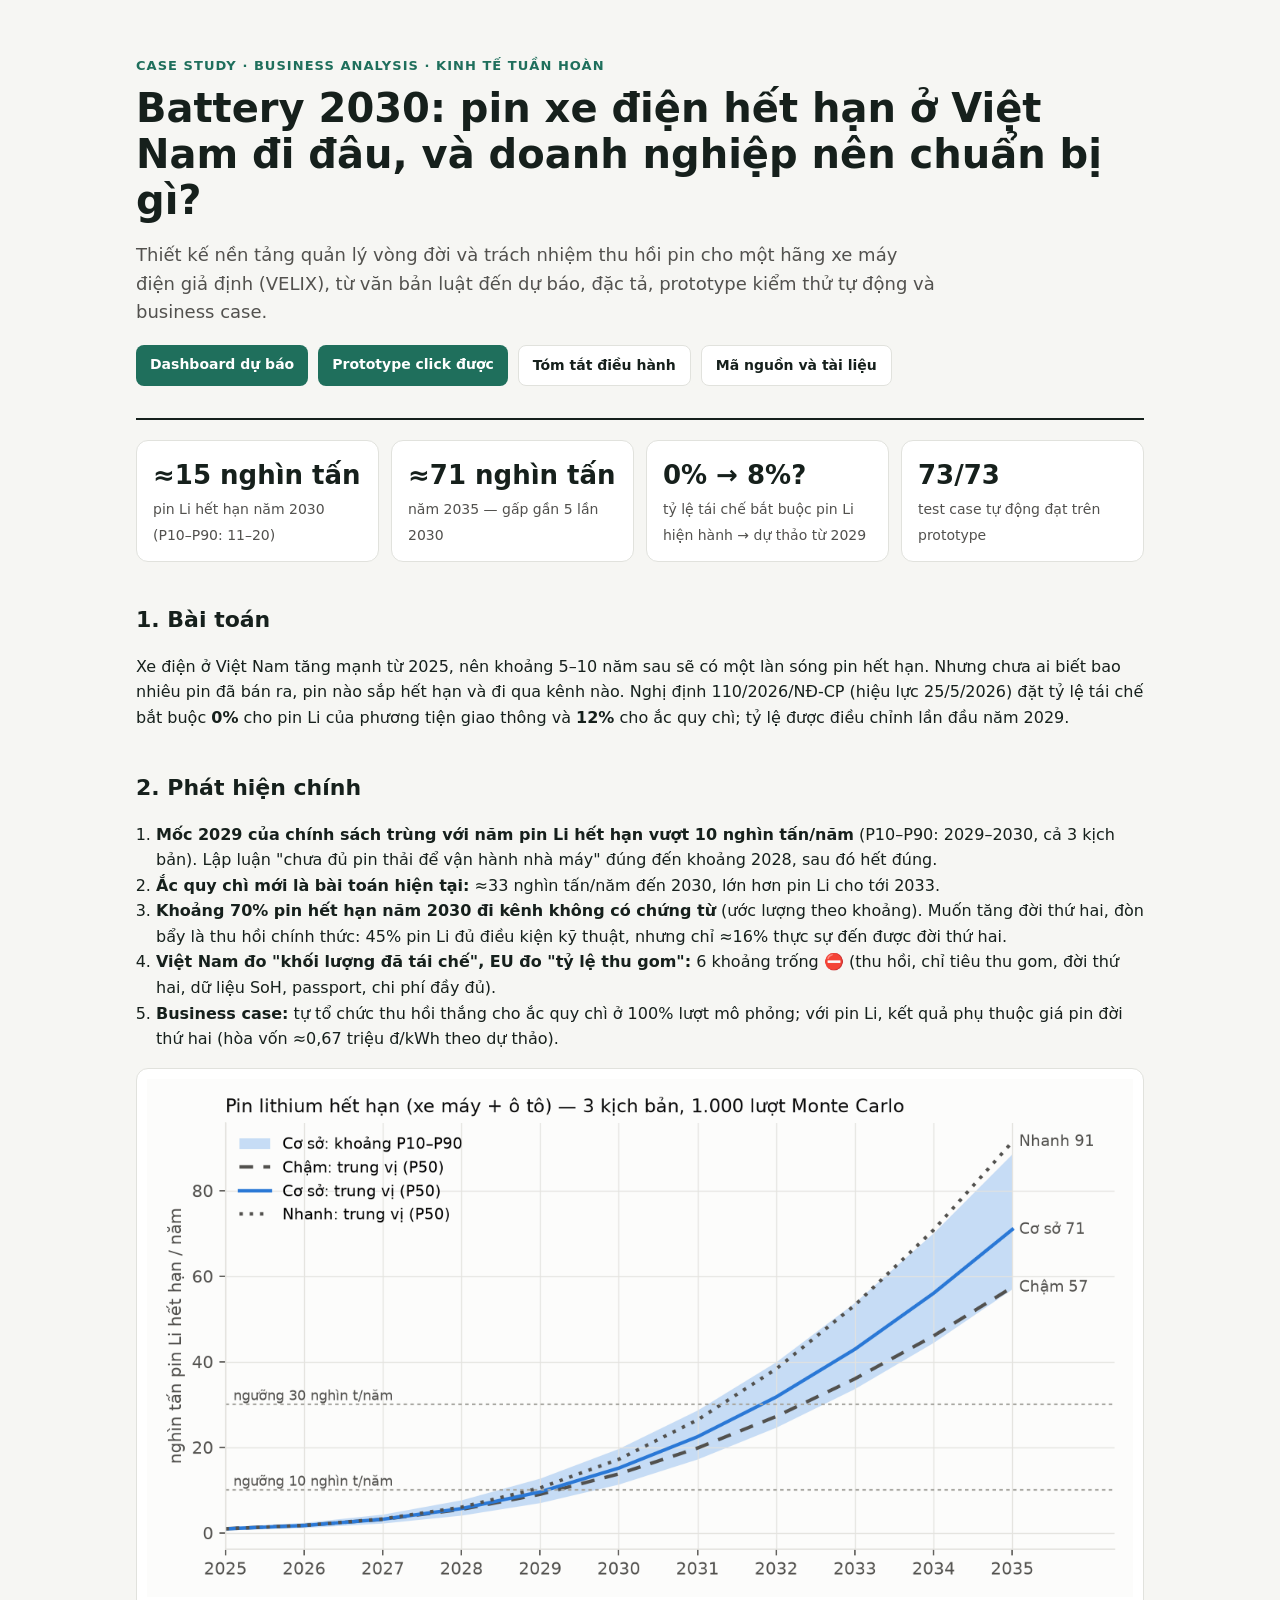
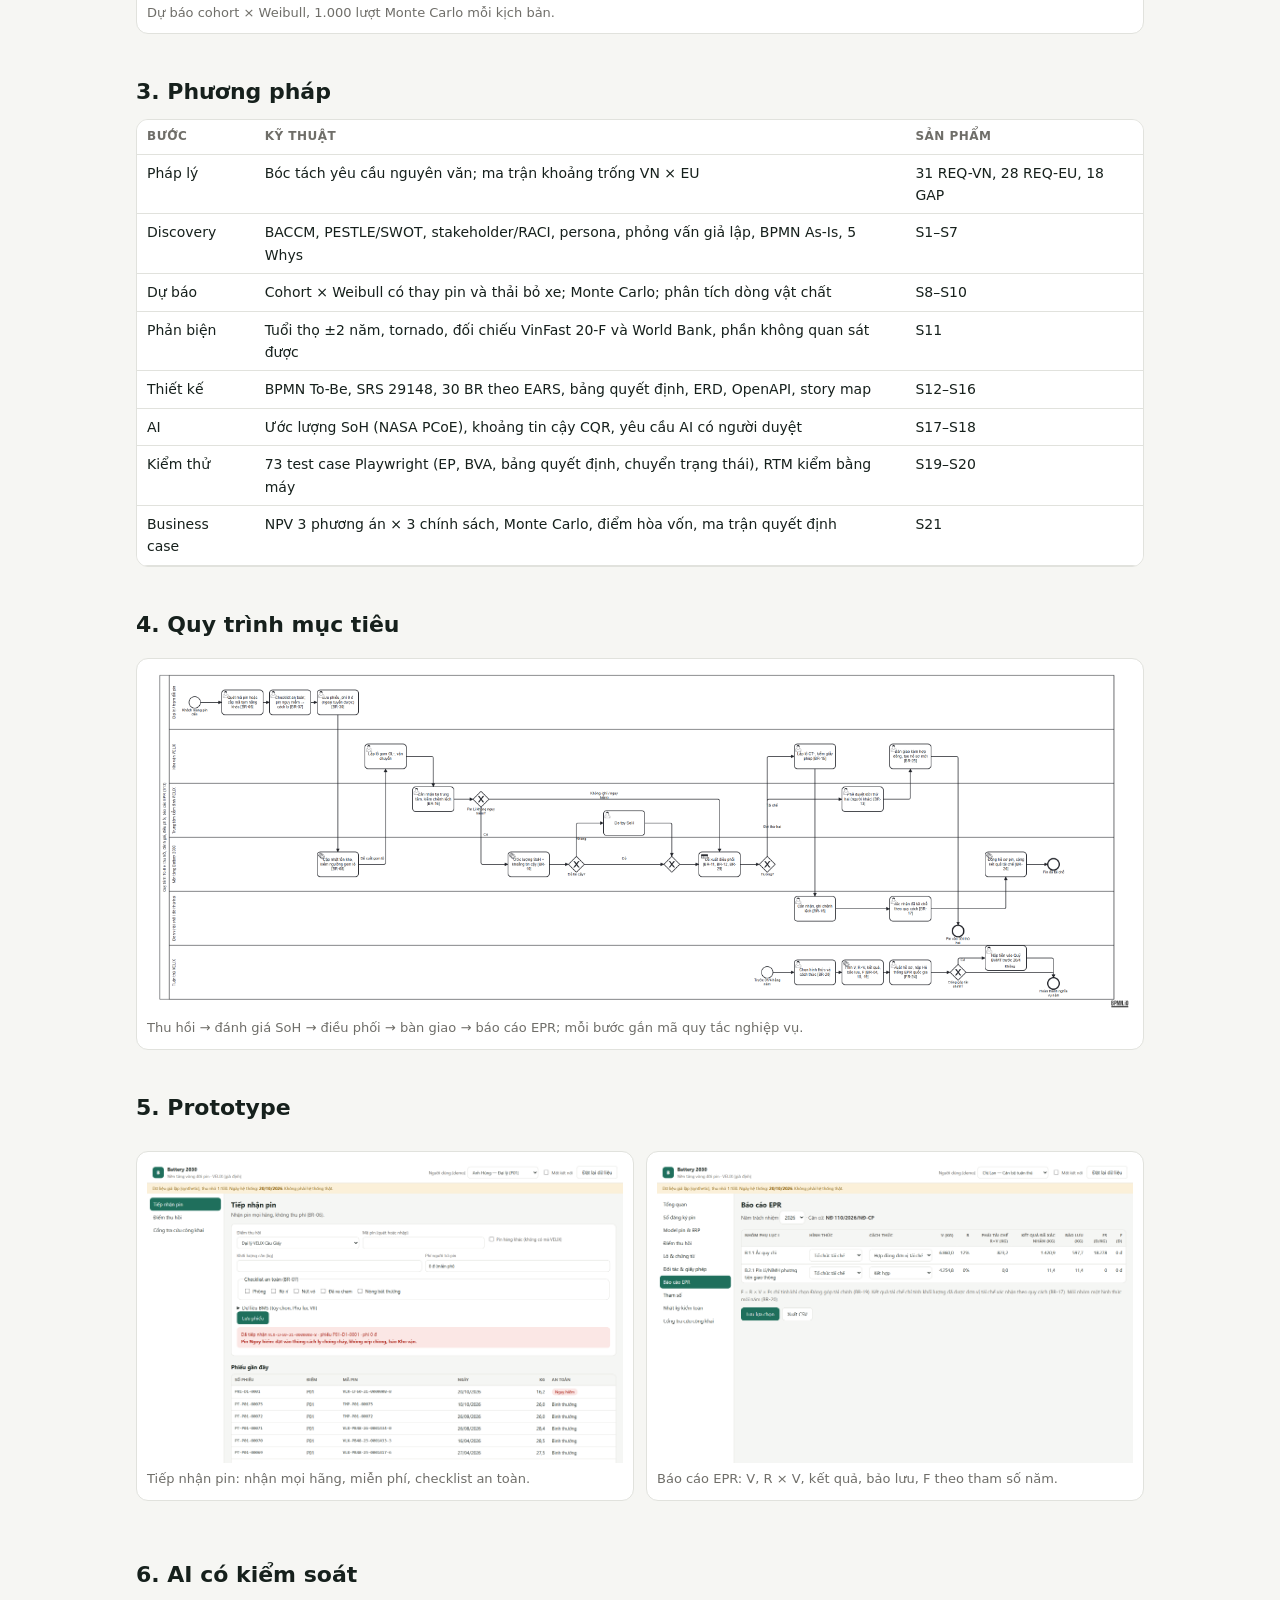
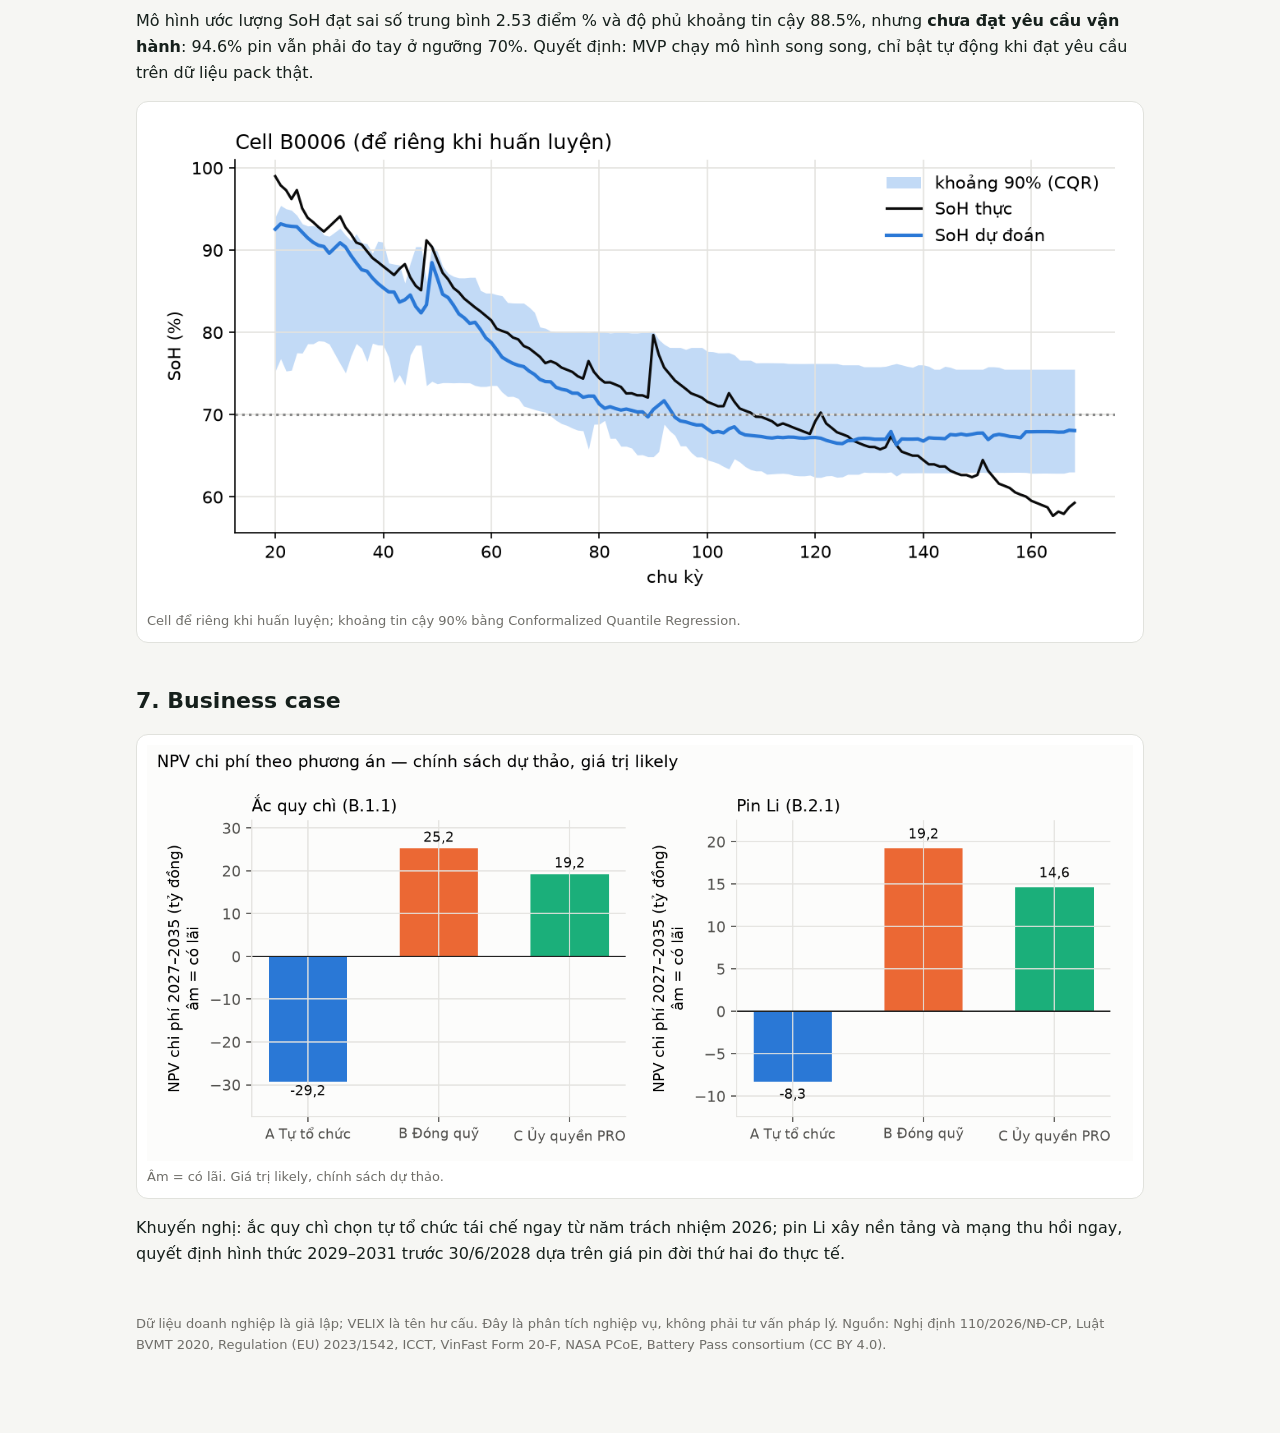
==== docs/index.html @ 03799488 "Battery 2030: phân tích EPR pin xe điện VN, dự báo 2025–2035, thiết kế nền tảng, prototype, business" ====
<!doctype html><html lang="vi"><head><meta charset="utf-8"><meta name="viewport" content="width=device-width,initial-scale=1">
<title>Battery 2030 — Case study</title><style>:root{--bg:#f6f6f3;--panel:#fff;--ink:#16201c;--ink2:#52514e;--muted:#6f6e69;--line:#e1e2dd;--accent:#1f6f5c;--blue:#2a78d6;--orange:#eb6834;--aqua:#1baf7a;color-scheme:light}
@media (prefers-color-scheme:dark){:root:not([data-theme="light"]){--bg:#121614;--panel:#1b201e;--ink:#e7ece9;--ink2:#b8bfbb;--muted:#9aa29e;--line:#2c3330;--accent:#5cc3a6;color-scheme:dark}}
*{box-sizing:border-box}body{margin:0;background:var(--bg);color:var(--ink);font:16px/1.6 system-ui,"Segoe UI",Arial,sans-serif}
.wrap{max-width:1040px;margin:0 auto;padding:24px 16px 64px}header.hero{padding:32px 0 16px;border-bottom:2px solid var(--ink)}
.eyebrow{font-size:13px;letter-spacing:.08em;text-transform:uppercase;color:var(--accent);font-weight:700}
h1{font-size:clamp(28px,4.5vw,40px);line-height:1.15;margin:8px 0}h2{font-size:22px;margin:40px 0 10px}h3{font-size:17px;margin:20px 0 6px}
p.lead{font-size:18px;color:var(--ink2);max-width:70ch}.links{display:flex;gap:10px;flex-wrap:wrap;margin:16px 0}
.links a,.btn{display:inline-block;padding:8px 14px;border-radius:8px;background:var(--accent);color:#fff;text-decoration:none;font-weight:600;font-size:14px}
.links a.ghost{background:var(--panel);color:var(--ink);border:1px solid var(--line)}
.kpis{display:grid;grid-template-columns:repeat(auto-fit,minmax(200px,1fr));gap:12px;margin:20px 0}.kpi{background:var(--panel);border:1px solid var(--line);border-radius:12px;padding:14px 16px}
.kpi b{display:block;font-size:26px}.kpi span{color:var(--ink2);font-size:14px}figure{margin:16px 0;background:var(--panel);border:1px solid var(--line);border-radius:12px;padding:10px}
figure img{width:100%;height:auto;display:block}figcaption{font-size:13px;color:var(--muted);margin-top:6px}
table{border-collapse:collapse;width:100%;font-size:14px;background:var(--panel)}th,td{border-bottom:1px solid var(--line);padding:7px 10px;text-align:left;vertical-align:top}
th{font-size:12px;text-transform:uppercase;letter-spacing:.04em;color:var(--muted)}.tw{overflow-x:auto;border:1px solid var(--line);border-radius:12px}
ol.steps{padding-left:20px}.note{font-size:13px;color:var(--muted)}a{color:var(--blue)}footer{margin-top:48px;font-size:13px;color:var(--muted)}
.grid2{display:grid;grid-template-columns:repeat(auto-fit,minmax(300px,1fr));gap:12px}.chart{background:var(--panel);border:1px solid var(--line);border-radius:12px;min-height:380px}
.bar{display:flex;gap:8px;flex-wrap:wrap;margin:8px 0}.bar button{font:inherit;font-size:14px;padding:6px 12px;border:1px solid var(--line);border-radius:8px;background:var(--panel);color:var(--ink);cursor:pointer}
.bar button[aria-pressed=true]{background:var(--blue);color:#fff;border-color:var(--blue)}</style></head><body><div class="wrap">
<header class="hero"><div class="eyebrow">Case study · Business Analysis · Kinh tế tuần hoàn</div>
<h1>Battery 2030: pin xe điện hết hạn ở Việt Nam đi đâu, và doanh nghiệp nên chuẩn bị gì?</h1>
<p class="lead">Thiết kế nền tảng quản lý vòng đời và trách nhiệm thu hồi pin cho một hãng xe máy điện giả định (VELIX), từ văn bản luật đến dự báo, đặc tả, prototype kiểm thử tự động và business case.</p>
<div class="links"><a href="forecast.html">Dashboard dự báo</a><a href="prototype/index.html">Prototype click được</a><a class="ghost" href="https://github.com/taint7684/battery-2030-ba/blob/main/08-package/S22-executive-summary.md">Tóm tắt điều hành</a><a class="ghost" href="https://github.com/taint7684/battery-2030-ba">Mã nguồn và tài liệu</a></div></header>
<div class="kpis">
<div class="kpi"><b>≈15 nghìn tấn</b><span>pin Li hết hạn năm 2030 (P10–P90: 11–20)</span></div>
<div class="kpi"><b>≈71 nghìn tấn</b><span>năm 2035 — gấp gần 5 lần 2030</span></div>
<div class="kpi"><b>0% → 8%?</b><span>tỷ lệ tái chế bắt buộc pin Li hiện hành → dự thảo từ 2029</span></div>
<div class="kpi"><b>73/73</b><span>test case tự động đạt trên prototype</span></div></div>

<h2>1. Bài toán</h2>
<p>Xe điện ở Việt Nam tăng mạnh từ 2025, nên khoảng 5–10 năm sau sẽ có một làn sóng pin hết hạn. Nhưng chưa ai biết bao nhiêu pin đã bán ra, pin nào sắp hết hạn và đi qua kênh nào. Nghị định 110/2026/NĐ-CP (hiệu lực 25/5/2026) đặt tỷ lệ tái chế bắt buộc <b>0%</b> cho pin Li của phương tiện giao thông và <b>12%</b> cho ắc quy chì; tỷ lệ được điều chỉnh lần đầu năm 2029.</p>

<h2>2. Phát hiện chính</h2>
<ol class="steps">
<li><b>Mốc 2029 của chính sách trùng với năm pin Li hết hạn vượt 10 nghìn tấn/năm</b> (P10–P90: 2029–2030, cả 3 kịch bản). Lập luận "chưa đủ pin thải để vận hành nhà máy" đúng đến khoảng 2028, sau đó hết đúng.</li>
<li><b>Ắc quy chì mới là bài toán hiện tại:</b> ≈33 nghìn tấn/năm đến 2030, lớn hơn pin Li cho tới 2033.</li>
<li><b>Khoảng 70% pin hết hạn năm 2030 đi kênh không có chứng từ</b> (ước lượng theo khoảng). Muốn tăng đời thứ hai, đòn bẩy là thu hồi chính thức: 45% pin Li đủ điều kiện kỹ thuật, nhưng chỉ ≈16% thực sự đến được đời thứ hai.</li>
<li><b>Việt Nam đo "khối lượng đã tái chế", EU đo "tỷ lệ thu gom":</b> 6 khoảng trống ⛔ (thu hồi, chỉ tiêu thu gom, đời thứ hai, dữ liệu SoH, passport, chi phí đầy đủ).</li>
<li><b>Business case:</b> tự tổ chức thu hồi thắng cho ắc quy chì ở 100% lượt mô phỏng; với pin Li, kết quả phụ thuộc giá pin đời thứ hai (hòa vốn ≈0,67 triệu đ/kWh theo dự thảo).</li></ol>
<figure><img src="img/fig-li-fan.png" alt="Dự báo pin Li hết hạn 2025–2035, ba kịch bản"><figcaption>Dự báo cohort × Weibull, 1.000 lượt Monte Carlo mỗi kịch bản.</figcaption></figure>

<h2>3. Phương pháp</h2>
<div class="tw"><table><tr><th>Bước</th><th>Kỹ thuật</th><th>Sản phẩm</th></tr>
<tr><td>Pháp lý</td><td>Bóc tách yêu cầu nguyên văn; ma trận khoảng trống VN × EU</td><td>31 REQ-VN, 28 REQ-EU, 18 GAP</td></tr>
<tr><td>Discovery</td><td>BACCM, PESTLE/SWOT, stakeholder/RACI, persona, phỏng vấn giả lập, BPMN As-Is, 5 Whys</td><td>S1–S7</td></tr>
<tr><td>Dự báo</td><td>Cohort × Weibull có thay pin và thải bỏ xe; Monte Carlo; phân tích dòng vật chất</td><td>S8–S10</td></tr>
<tr><td>Phản biện</td><td>Tuổi thọ ±2 năm, tornado, đối chiếu VinFast 20-F và World Bank, phần không quan sát được</td><td>S11</td></tr>
<tr><td>Thiết kế</td><td>BPMN To-Be, SRS 29148, 30 BR theo EARS, bảng quyết định, ERD, OpenAPI, story map</td><td>S12–S16</td></tr>
<tr><td>AI</td><td>Ước lượng SoH (NASA PCoE), khoảng tin cậy CQR, yêu cầu AI có người duyệt</td><td>S17–S18</td></tr>
<tr><td>Kiểm thử</td><td>73 test case Playwright (EP, BVA, bảng quyết định, chuyển trạng thái), RTM kiểm bằng máy</td><td>S19–S20</td></tr>
<tr><td>Business case</td><td>NPV 3 phương án × 3 chính sách, Monte Carlo, điểm hòa vốn, ma trận quyết định</td><td>S21</td></tr></table></div>

<h2>4. Quy trình mục tiêu</h2>
<figure><img src="img/to-be.png" alt="BPMN quy trình To-Be"><figcaption>Thu hồi → đánh giá SoH → điều phối → bàn giao → báo cáo EPR; mỗi bước gắn mã quy tắc nghiệp vụ.</figcaption></figure>

<h2>5. Prototype</h2>
<div class="grid2"><figure><img src="img/04-tiep-nhan.png" alt="Màn tiếp nhận pin"><figcaption>Tiếp nhận pin: nhận mọi hãng, miễn phí, checklist an toàn.</figcaption></figure>
<figure><img src="img/10-bao-cao-epr.png" alt="Màn báo cáo EPR"><figcaption>Báo cáo EPR: V, R × V, kết quả, bảo lưu, F theo tham số năm.</figcaption></figure></div>

<h2>6. AI có kiểm soát</h2>
<p>Mô hình ước lượng SoH đạt sai số trung bình 2.53 điểm % và độ phủ khoảng tin cậy 88.5%, nhưng <b>chưa đạt yêu cầu vận hành</b>: 94.6% pin vẫn phải đo tay ở ngưỡng 70%. Quyết định: MVP chạy mô hình song song, chỉ bật tự động khi đạt yêu cầu trên dữ liệu pack thật.</p>
<figure><img src="img/fig-pred-b0006.png" alt="Dự đoán SoH và khoảng tin cậy"><figcaption>Cell để riêng khi huấn luyện; khoảng tin cậy 90% bằng Conformalized Quantile Regression.</figcaption></figure>

<h2>7. Business case</h2>
<figure><img src="img/fig-npv.png" alt="NPV chi phí theo phương án"><figcaption>Âm = có lãi. Giá trị likely, chính sách dự thảo.</figcaption></figure>
<p>Khuyến nghị: ắc quy chì chọn tự tổ chức tái chế ngay từ năm trách nhiệm 2026; pin Li xây nền tảng và mạng thu hồi ngay, quyết định hình thức 2029–2031 trước 30/6/2028 dựa trên giá pin đời thứ hai đo thực tế.</p>

<footer><p>Dữ liệu doanh nghiệp là giả lập; VELIX là tên hư cấu. Đây là phân tích nghiệp vụ, không phải tư vấn pháp lý. Nguồn: Nghị định 110/2026/NĐ-CP, Luật BVMT 2020, Regulation (EU) 2023/1542, ICCT, VinFast Form 20-F, NASA PCoE, Battery Pass consortium (CC BY 4.0).</p></footer>
</div></body></html>
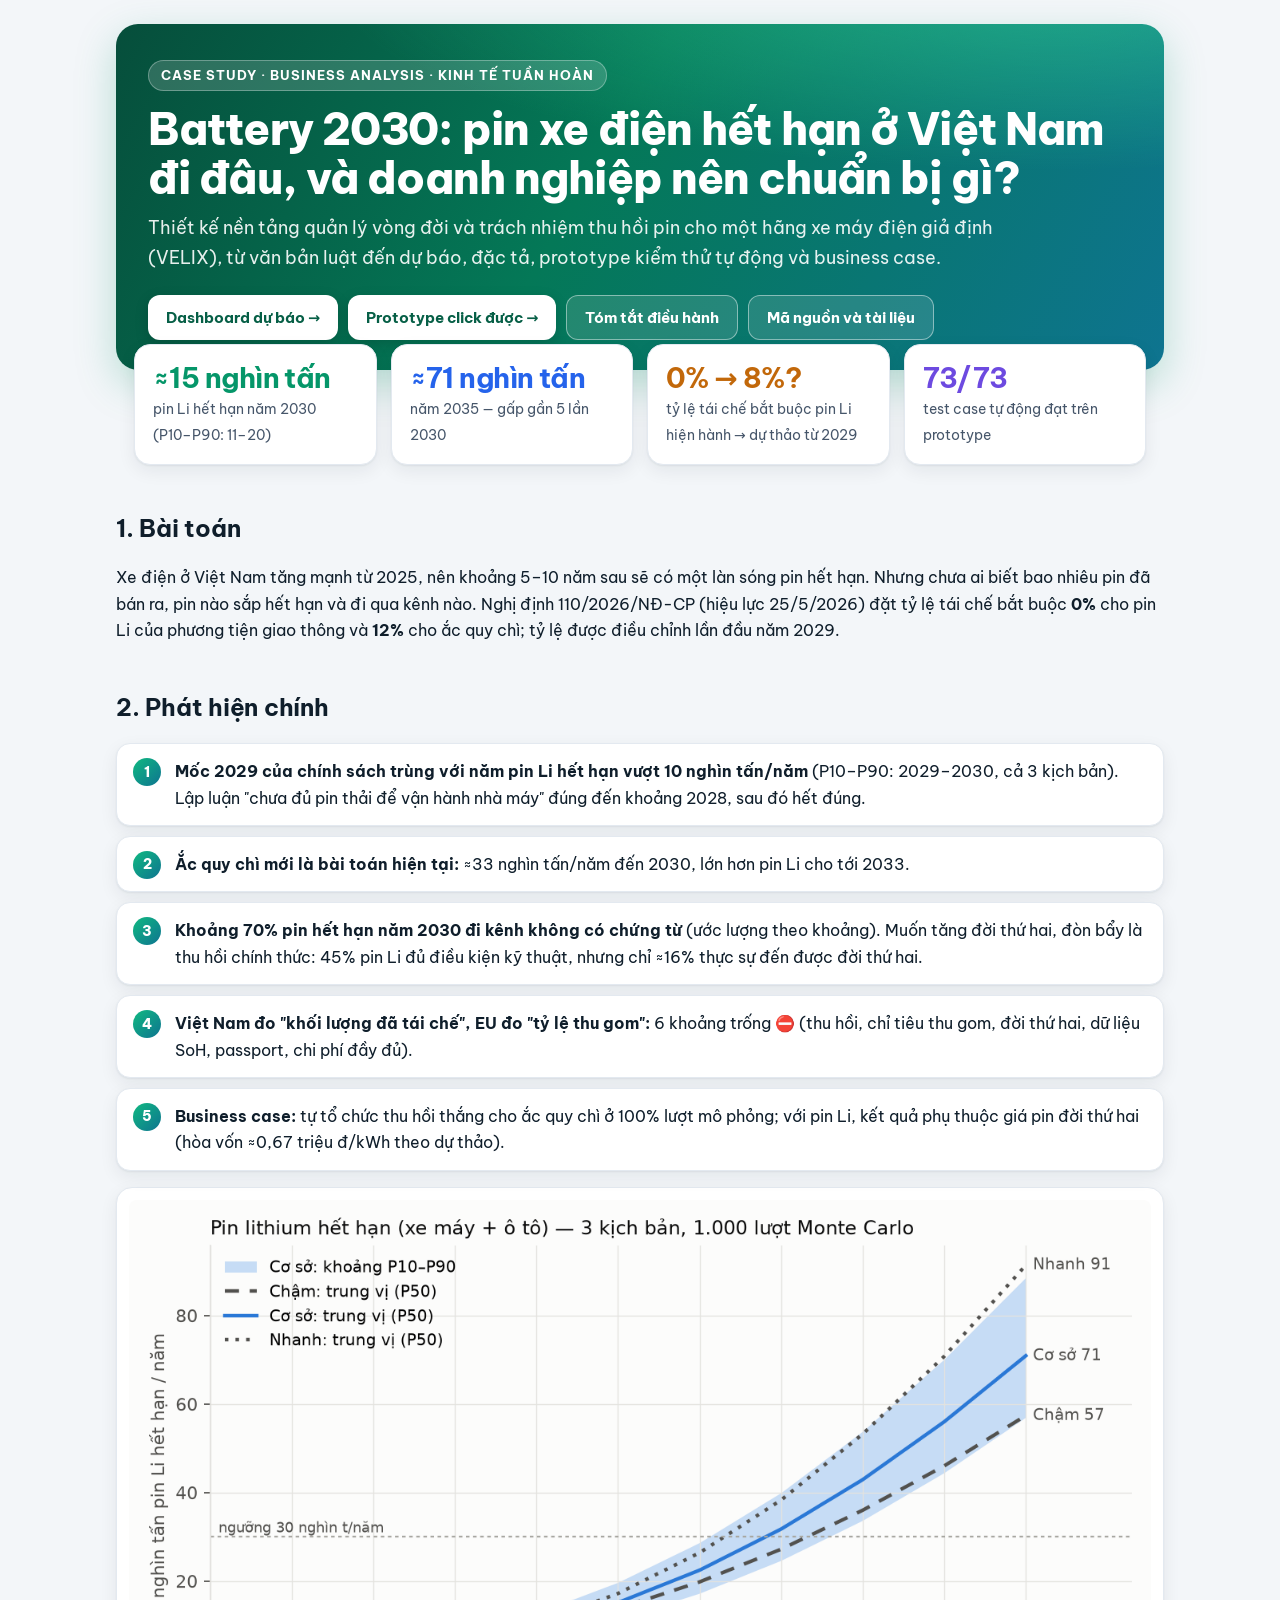
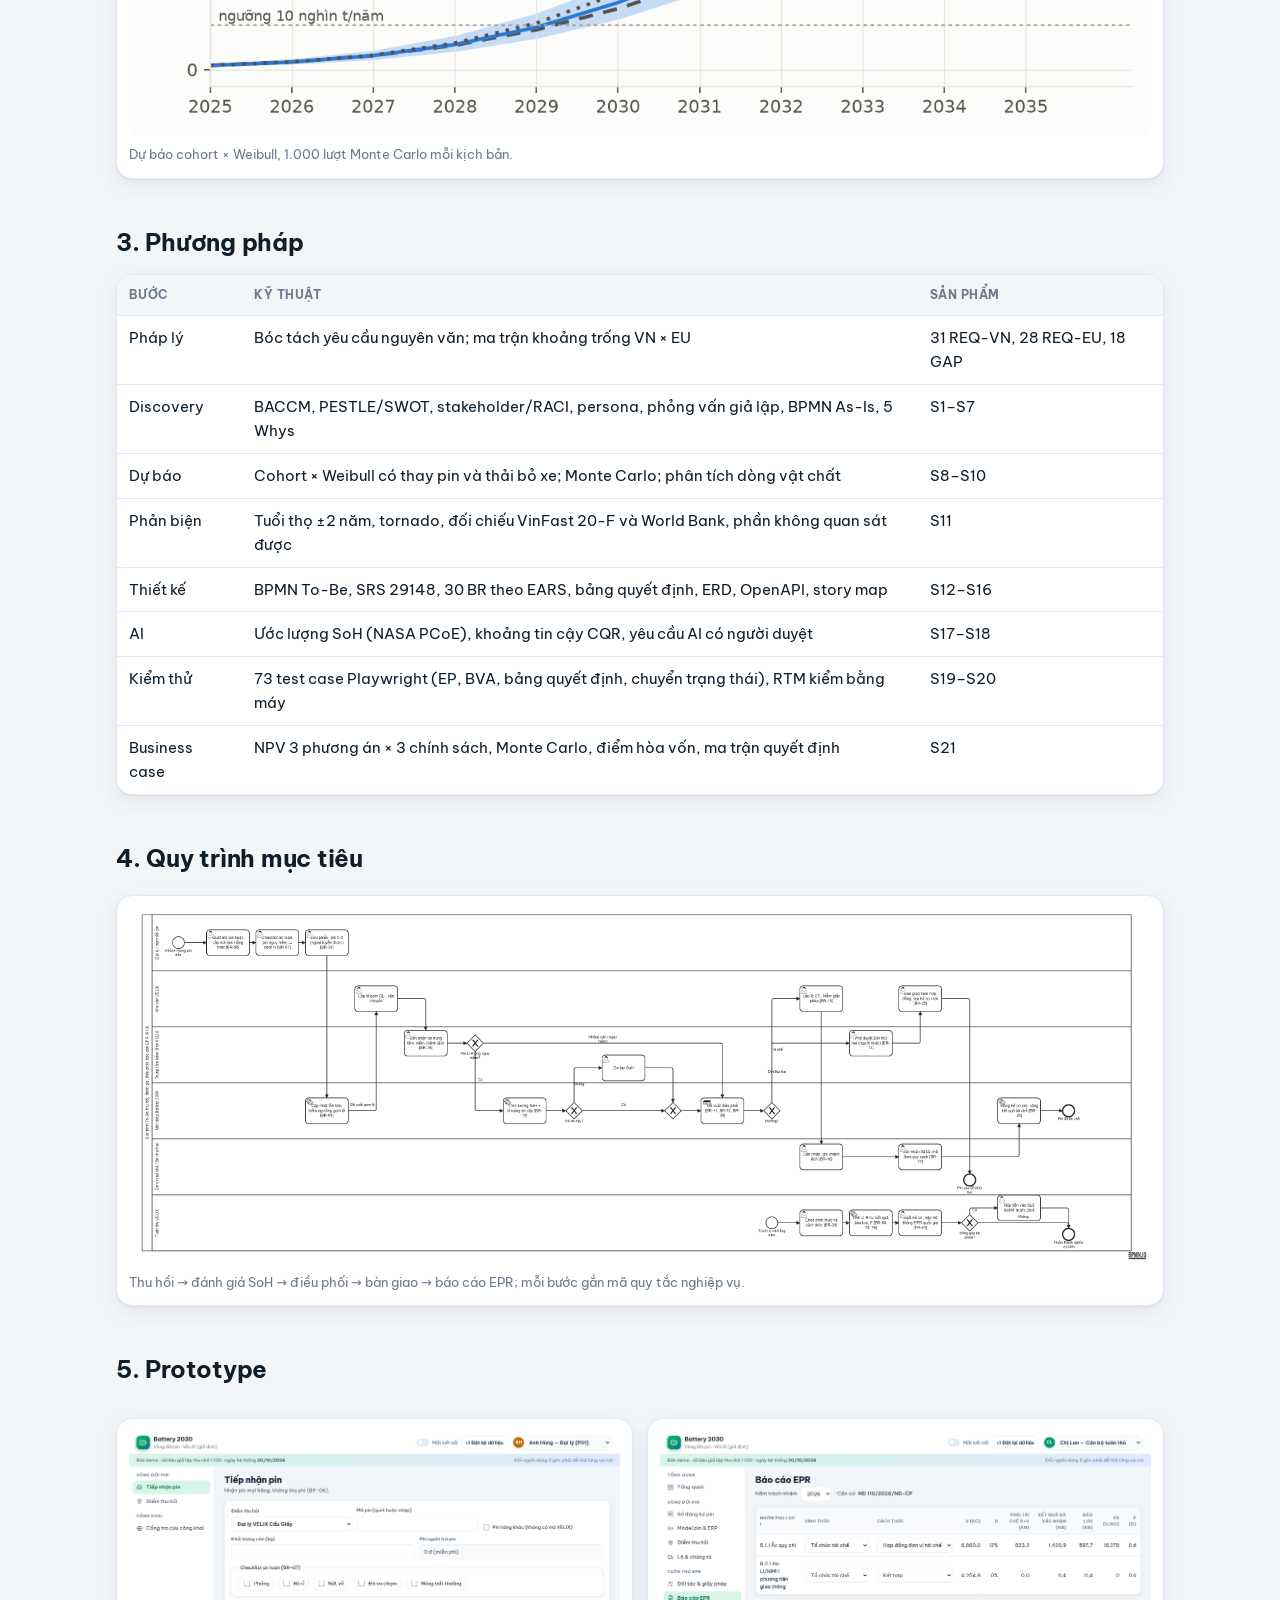
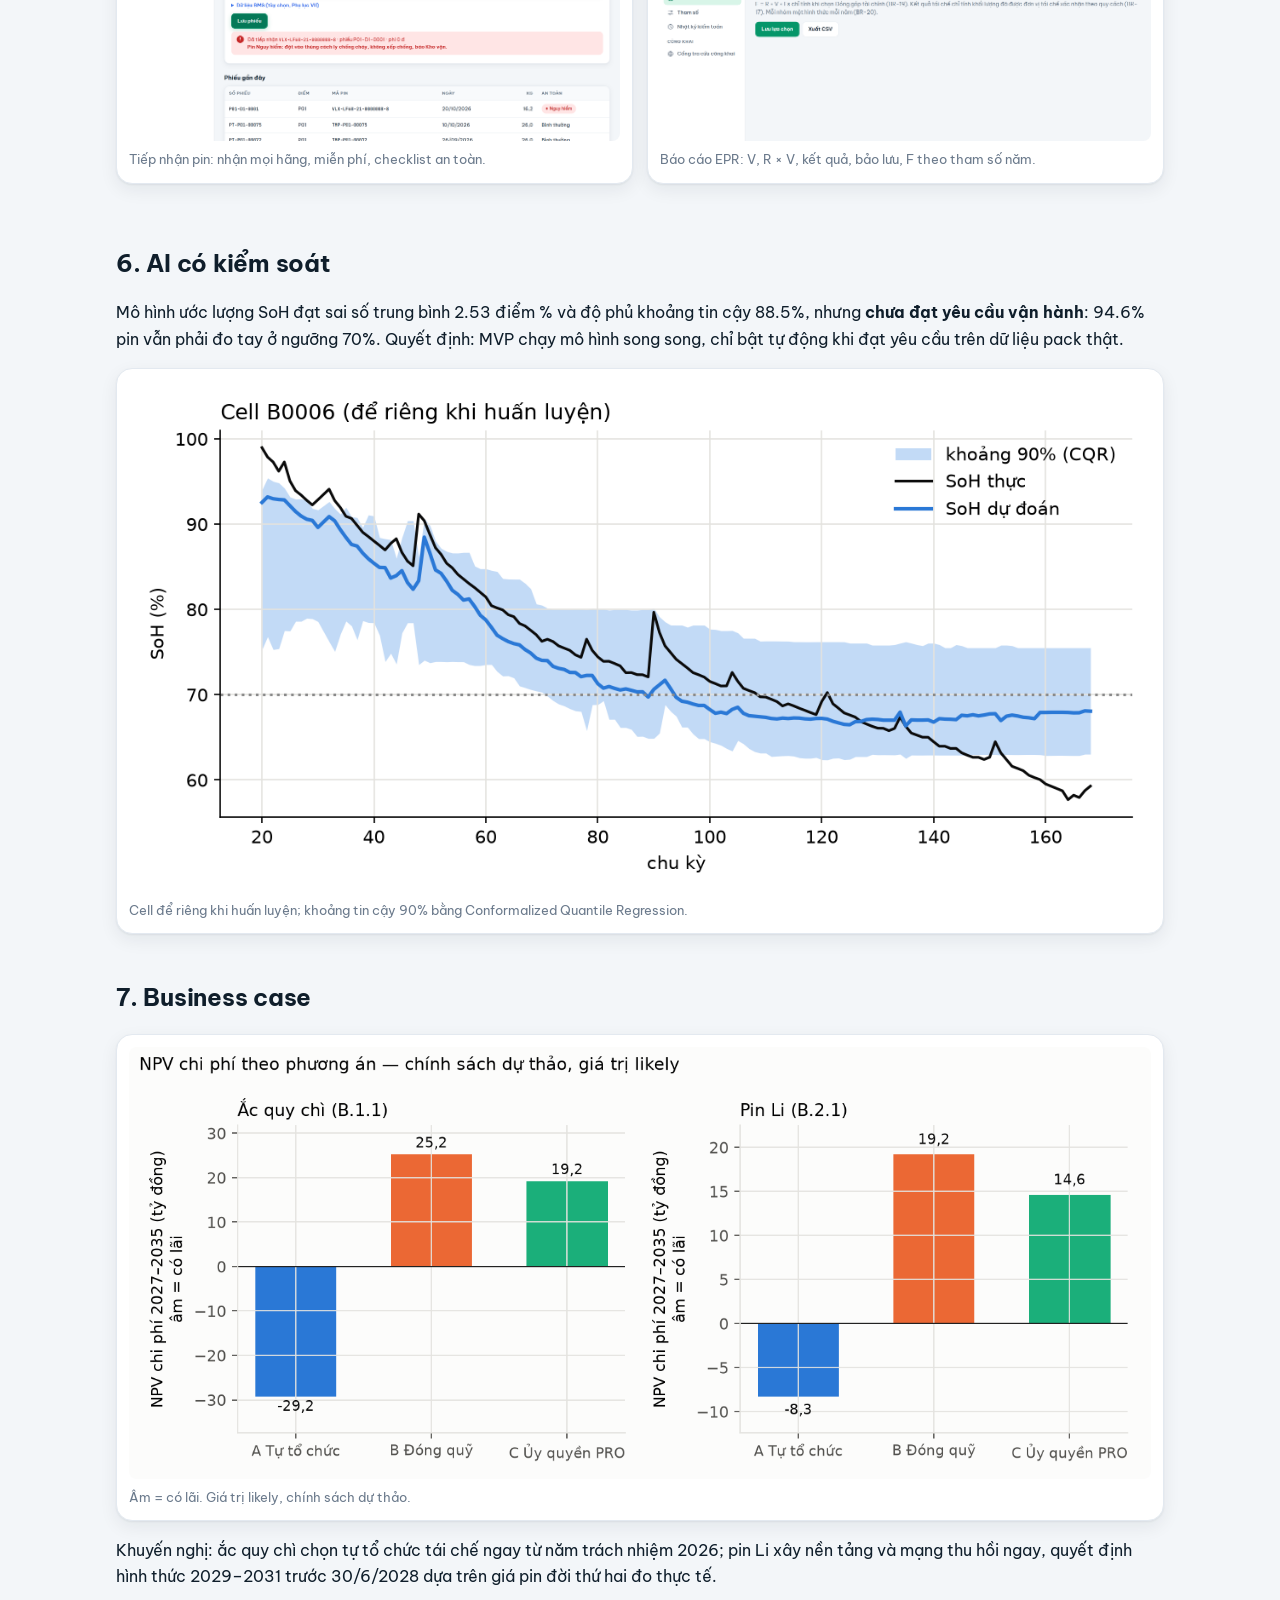
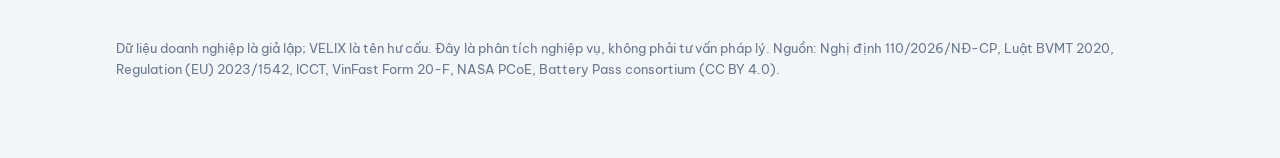
==== commit 1480c14b: "Giao diện mới cho prototype, dashboard, case study; README có ảnh; user flow 6 màn lõi" ====
--- a/docs/index.html
+++ b/docs/index.html
@@ -1,26 +1,38 @@
 <!doctype html><html lang="vi"><head><meta charset="utf-8"><meta name="viewport" content="width=device-width,initial-scale=1">
-<title>Battery 2030 — Case study</title><style>:root{--bg:#f6f6f3;--panel:#fff;--ink:#16201c;--ink2:#52514e;--muted:#6f6e69;--line:#e1e2dd;--accent:#1f6f5c;--blue:#2a78d6;--orange:#eb6834;--aqua:#1baf7a;color-scheme:light}
-@media (prefers-color-scheme:dark){:root:not([data-theme="light"]){--bg:#121614;--panel:#1b201e;--ink:#e7ece9;--ink2:#b8bfbb;--muted:#9aa29e;--line:#2c3330;--accent:#5cc3a6;color-scheme:dark}}
-*{box-sizing:border-box}body{margin:0;background:var(--bg);color:var(--ink);font:16px/1.6 system-ui,"Segoe UI",Arial,sans-serif}
-.wrap{max-width:1040px;margin:0 auto;padding:24px 16px 64px}header.hero{padding:32px 0 16px;border-bottom:2px solid var(--ink)}
-.eyebrow{font-size:13px;letter-spacing:.08em;text-transform:uppercase;color:var(--accent);font-weight:700}
-h1{font-size:clamp(28px,4.5vw,40px);line-height:1.15;margin:8px 0}h2{font-size:22px;margin:40px 0 10px}h3{font-size:17px;margin:20px 0 6px}
-p.lead{font-size:18px;color:var(--ink2);max-width:70ch}.links{display:flex;gap:10px;flex-wrap:wrap;margin:16px 0}
-.links a,.btn{display:inline-block;padding:8px 14px;border-radius:8px;background:var(--accent);color:#fff;text-decoration:none;font-weight:600;font-size:14px}
-.links a.ghost{background:var(--panel);color:var(--ink);border:1px solid var(--line)}
-.kpis{display:grid;grid-template-columns:repeat(auto-fit,minmax(200px,1fr));gap:12px;margin:20px 0}.kpi{background:var(--panel);border:1px solid var(--line);border-radius:12px;padding:14px 16px}
-.kpi b{display:block;font-size:26px}.kpi span{color:var(--ink2);font-size:14px}figure{margin:16px 0;background:var(--panel);border:1px solid var(--line);border-radius:12px;padding:10px}
-figure img{width:100%;height:auto;display:block}figcaption{font-size:13px;color:var(--muted);margin-top:6px}
-table{border-collapse:collapse;width:100%;font-size:14px;background:var(--panel)}th,td{border-bottom:1px solid var(--line);padding:7px 10px;text-align:left;vertical-align:top}
-th{font-size:12px;text-transform:uppercase;letter-spacing:.04em;color:var(--muted)}.tw{overflow-x:auto;border:1px solid var(--line);border-radius:12px}
-ol.steps{padding-left:20px}.note{font-size:13px;color:var(--muted)}a{color:var(--blue)}footer{margin-top:48px;font-size:13px;color:var(--muted)}
-.grid2{display:grid;grid-template-columns:repeat(auto-fit,minmax(300px,1fr));gap:12px}.chart{background:var(--panel);border:1px solid var(--line);border-radius:12px;min-height:380px}
-.bar{display:flex;gap:8px;flex-wrap:wrap;margin:8px 0}.bar button{font:inherit;font-size:14px;padding:6px 12px;border:1px solid var(--line);border-radius:8px;background:var(--panel);color:var(--ink);cursor:pointer}
-.bar button[aria-pressed=true]{background:var(--blue);color:#fff;border-color:var(--blue)}</style></head><body><div class="wrap">
+<title>Battery 2030 — Case study</title><link rel="stylesheet" href="https://fonts.googleapis.com/css2?family=Be+Vietnam+Pro:wght@400;600;700;800&display=swap"><style>:root{--bg:#f3f6f9;--panel:#fff;--ink:#0f1e2b;--ink2:#46566a;--muted:#6b7a8c;--line:#e3e9f0;--accent:#059669;--accent-ink:#047857;--soft:#d8f5e8;--blue:#2563eb;--blue-soft:#e0eaff;--amber:#c2680a;--amber-soft:#fff1d6;--violet:#6d4ae0;--violet-soft:#ece7ff;--shadow:0 1px 2px rgba(15,30,43,.06),0 6px 18px rgba(15,30,43,.07);color-scheme:light}
+@media (prefers-color-scheme:dark){:root:not([data-theme="light"]){--bg:#0d1520;--panel:#141f2c;--ink:#e7eef6;--ink2:#b4c1d0;--muted:#8a99ab;--line:#25344a;--accent:#34d399;--accent-ink:#6ee7b7;--soft:#123a2f;--blue:#7aa7ff;--blue-soft:#18294a;--amber:#f5b45c;--amber-soft:#3a2a12;--violet:#b4a2ff;--violet-soft:#2a2347;--shadow:none;color-scheme:dark}}
+*{box-sizing:border-box}body{margin:0;background:var(--bg);color:var(--ink);font:16px/1.65 "Be Vietnam Pro",system-ui,"Segoe UI",Arial,sans-serif}
+.wrap{max-width:1080px;margin:0 auto;padding:24px 16px 64px}
+header.hero{padding:36px 32px 30px;border-radius:22px;color:#fff;background:radial-gradient(1200px 300px at 90% -10%,rgba(52,211,153,.55),transparent 60%),linear-gradient(120deg,#064e3b 0%,#047857 45%,#0e7490 100%);box-shadow:0 14px 40px rgba(5,150,105,.25)}
+.eyebrow{display:inline-block;font-size:12.5px;letter-spacing:.08em;text-transform:uppercase;font-weight:700;background:rgba(255,255,255,.16);border:1px solid rgba(255,255,255,.3);padding:4px 12px;border-radius:999px}
+h1{font-size:clamp(28px,4.6vw,44px);line-height:1.12;margin:14px 0 10px;letter-spacing:-.02em;font-weight:800;text-wrap:balance}
+header.hero p.lead{color:rgba(255,255,255,.9)}
+h2{font-size:24px;margin:44px 0 12px;letter-spacing:-.01em;text-wrap:balance}h3{font-size:17px;margin:20px 0 6px}
+p.lead{font-size:18px;color:var(--ink2);max-width:72ch;margin:0}
+.links{display:flex;gap:10px;flex-wrap:wrap;margin:22px 0 0}
+.links a{display:inline-flex;align-items:center;gap:6px;padding:10px 18px;border-radius:12px;background:#fff;color:#065f46;text-decoration:none;font-weight:700;font-size:14.5px;box-shadow:0 4px 14px rgba(0,0,0,.15);transition:transform .12s}
+.links a:hover{transform:translateY(-1px)}.links a.ghost{background:rgba(255,255,255,.12);color:#fff;border:1px solid rgba(255,255,255,.45);box-shadow:none}
+.kpis{display:grid;grid-template-columns:repeat(auto-fit,minmax(210px,1fr));gap:14px;margin:-26px 18px 10px;position:relative}
+.kpi{background:var(--panel);border:1px solid var(--line);border-radius:16px;padding:16px 18px;box-shadow:var(--shadow)}
+.kpi b{display:block;font-size:28px;letter-spacing:-.02em;line-height:1.2}.kpi span{color:var(--ink2);font-size:14px}
+.kpi:nth-child(1) b{color:var(--accent)}.kpi:nth-child(2) b{color:var(--blue)}.kpi:nth-child(3) b{color:var(--amber)}.kpi:nth-child(4) b{color:var(--violet)}
+figure{margin:16px 0;background:var(--panel);border:1px solid var(--line);border-radius:16px;padding:12px;box-shadow:var(--shadow)}
+figure img{width:100%;height:auto;display:block;border-radius:8px}figcaption{font-size:13px;color:var(--muted);margin-top:8px}
+table{border-collapse:collapse;width:100%;font-size:14.5px;background:var(--panel)}th,td{border-bottom:1px solid var(--line);padding:10px 12px;text-align:left;vertical-align:top}
+th{font-size:12px;text-transform:uppercase;letter-spacing:.04em;color:var(--muted);background:var(--bg)}tr:last-child td{border-bottom:0}
+.tw{overflow-x:auto;border:1px solid var(--line);border-radius:16px;box-shadow:var(--shadow);background:var(--panel)}
+ol.steps{padding-left:0;list-style:none;counter-reset:s;display:grid;gap:10px}ol.steps li{counter-increment:s;position:relative;background:var(--panel);border:1px solid var(--line);border-radius:14px;padding:14px 16px 14px 58px;box-shadow:var(--shadow)}
+ol.steps li::before{content:counter(s);position:absolute;left:16px;top:14px;width:28px;height:28px;border-radius:50%;display:grid;place-items:center;font-weight:800;font-size:14px;color:#fff;background:linear-gradient(135deg,#10b981,#0e7490)}
+.note{font-size:13px;color:var(--muted)}a{color:var(--blue)}footer{margin-top:48px;font-size:13px;color:var(--muted)}
+.grid2{display:grid;grid-template-columns:repeat(auto-fit,minmax(300px,1fr));gap:14px}.chart{background:var(--panel);border:1px solid var(--line);border-radius:16px;min-height:390px;box-shadow:var(--shadow);overflow:hidden}
+.kpis.flat{margin:0 0 14px}
+.bar{display:inline-flex;gap:4px;padding:4px;margin:22px 0 14px;background:var(--panel);border:1px solid var(--line);border-radius:12px;box-shadow:var(--shadow)}
+.bar button{font:inherit;font-size:14px;font-weight:600;padding:8px 18px;border:0;border-radius:9px;background:transparent;color:var(--ink2);cursor:pointer}
+.bar button[aria-pressed=true]{background:var(--accent);color:#fff}.bar button:focus-visible{outline:2px solid var(--blue);outline-offset:2px}</style></head><body><div class="wrap">
 <header class="hero"><div class="eyebrow">Case study · Business Analysis · Kinh tế tuần hoàn</div>
 <h1>Battery 2030: pin xe điện hết hạn ở Việt Nam đi đâu, và doanh nghiệp nên chuẩn bị gì?</h1>
 <p class="lead">Thiết kế nền tảng quản lý vòng đời và trách nhiệm thu hồi pin cho một hãng xe máy điện giả định (VELIX), từ văn bản luật đến dự báo, đặc tả, prototype kiểm thử tự động và business case.</p>
-<div class="links"><a href="forecast.html">Dashboard dự báo</a><a href="prototype/index.html">Prototype click được</a><a class="ghost" href="https://github.com/taint7684/battery-2030-ba/blob/main/08-package/S22-executive-summary.md">Tóm tắt điều hành</a><a class="ghost" href="https://github.com/taint7684/battery-2030-ba">Mã nguồn và tài liệu</a></div></header>
+<div class="links"><a href="forecast.html">Dashboard dự báo →</a><a href="prototype/index.html">Prototype click được →</a><a class="ghost" href="https://github.com/taint7684/battery-2030-ba/blob/main/08-package/S22-executive-summary.md">Tóm tắt điều hành</a><a class="ghost" href="https://github.com/taint7684/battery-2030-ba">Mã nguồn và tài liệu</a></div></header>
 <div class="kpis">
 <div class="kpi"><b>≈15 nghìn tấn</b><span>pin Li hết hạn năm 2030 (P10–P90: 11–20)</span></div>
 <div class="kpi"><b>≈71 nghìn tấn</b><span>năm 2035 — gấp gần 5 lần 2030</span></div>
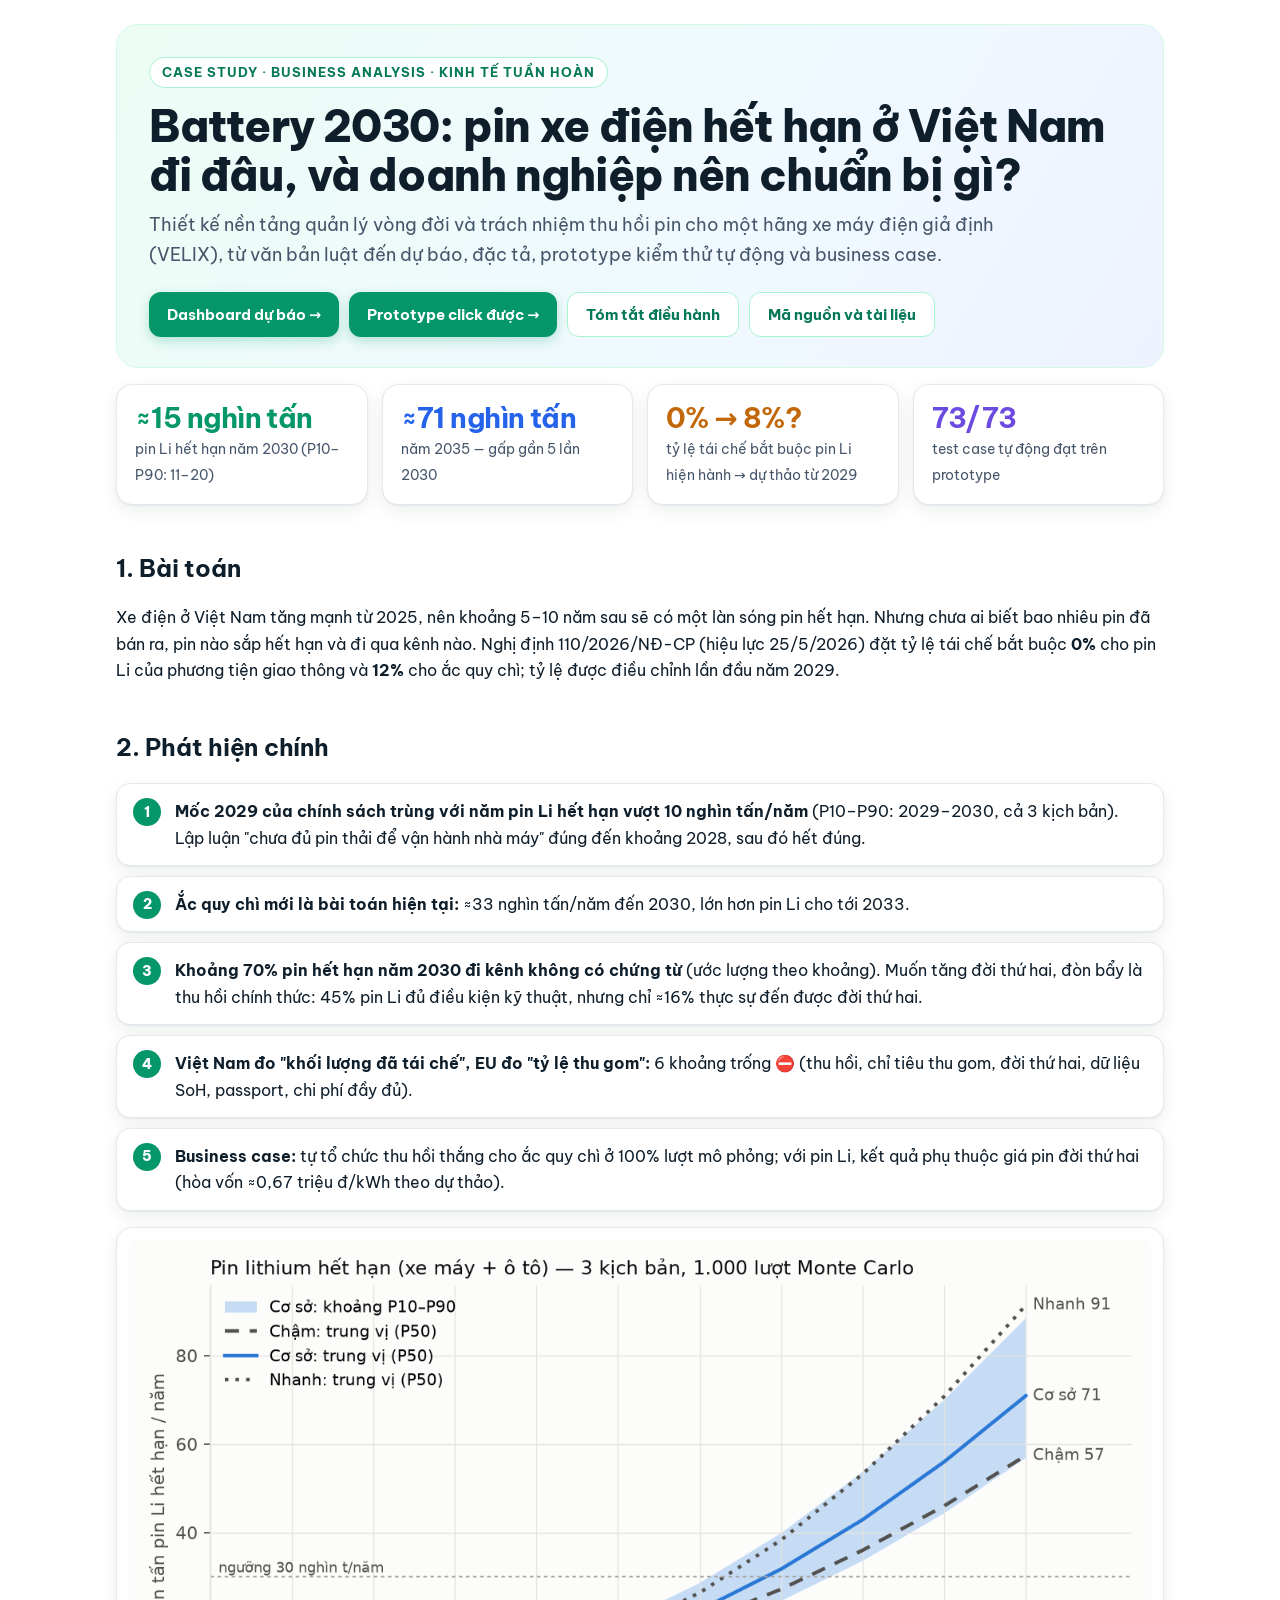
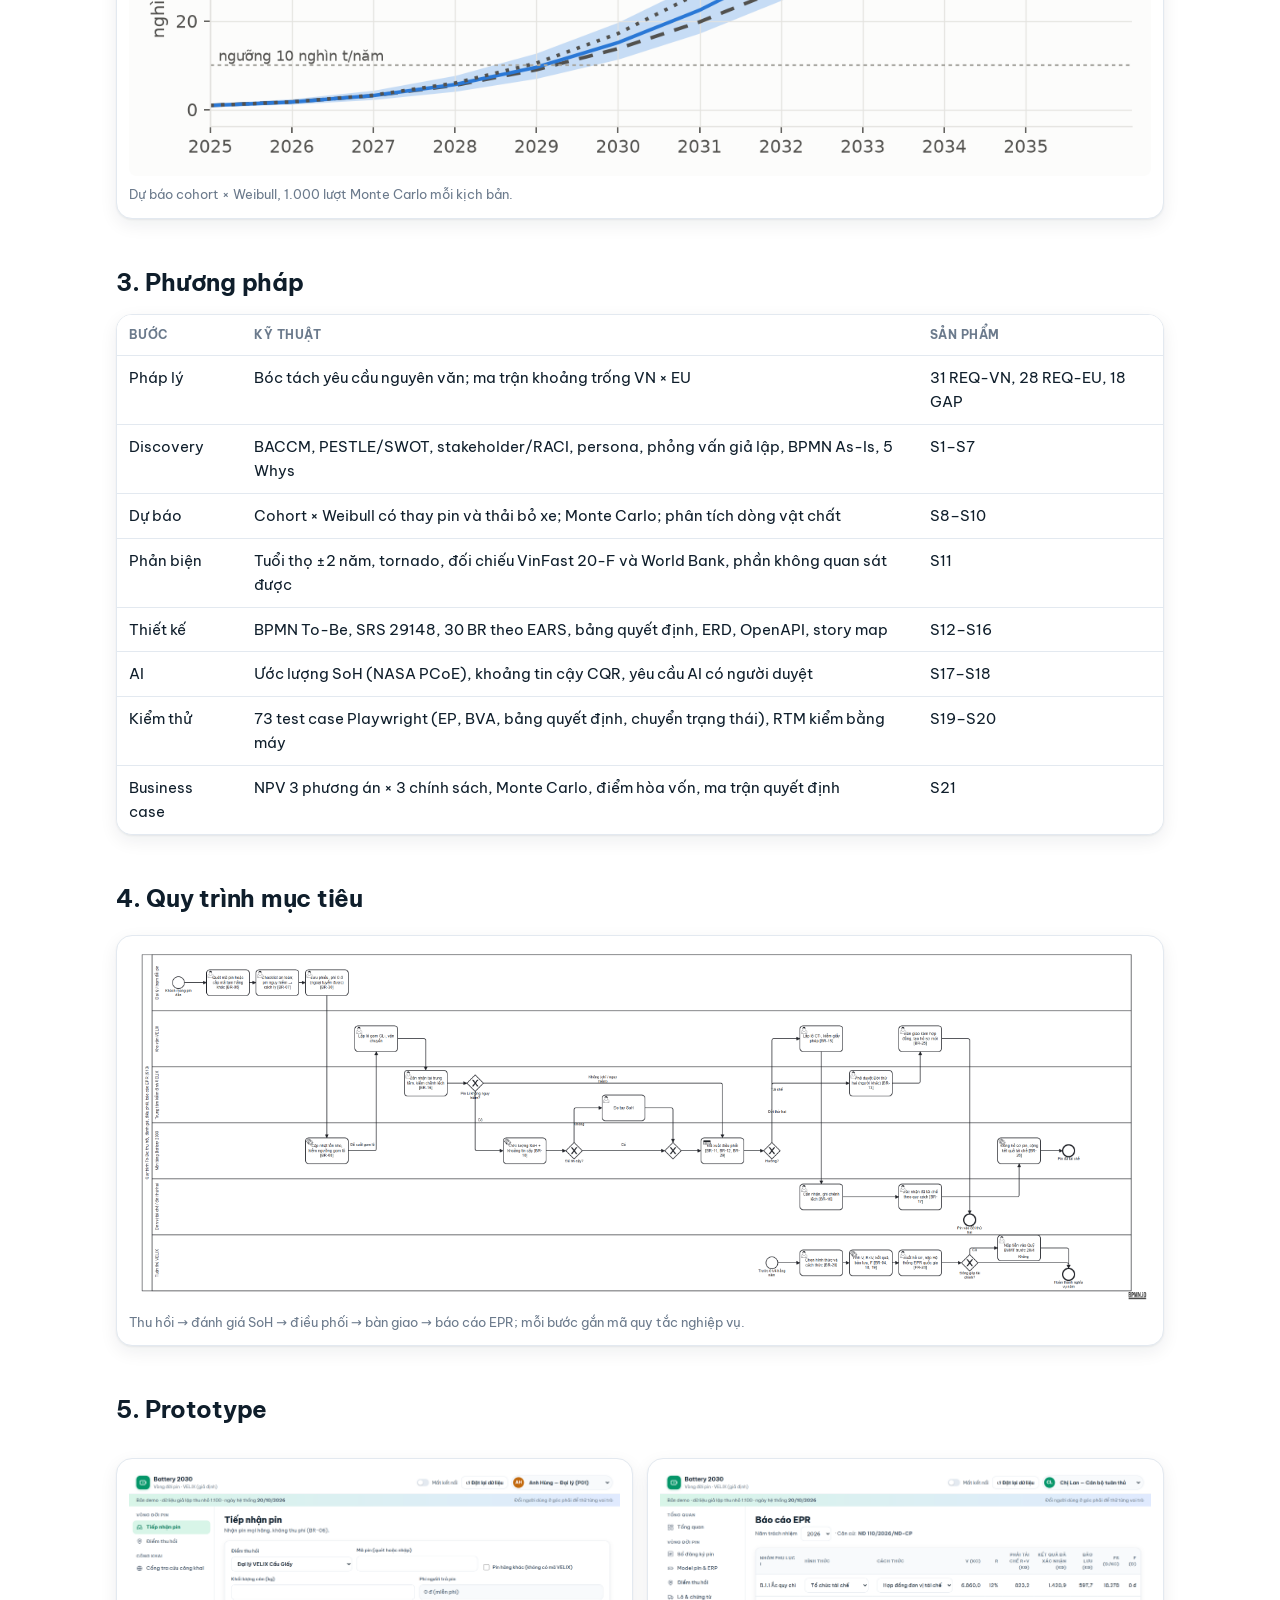
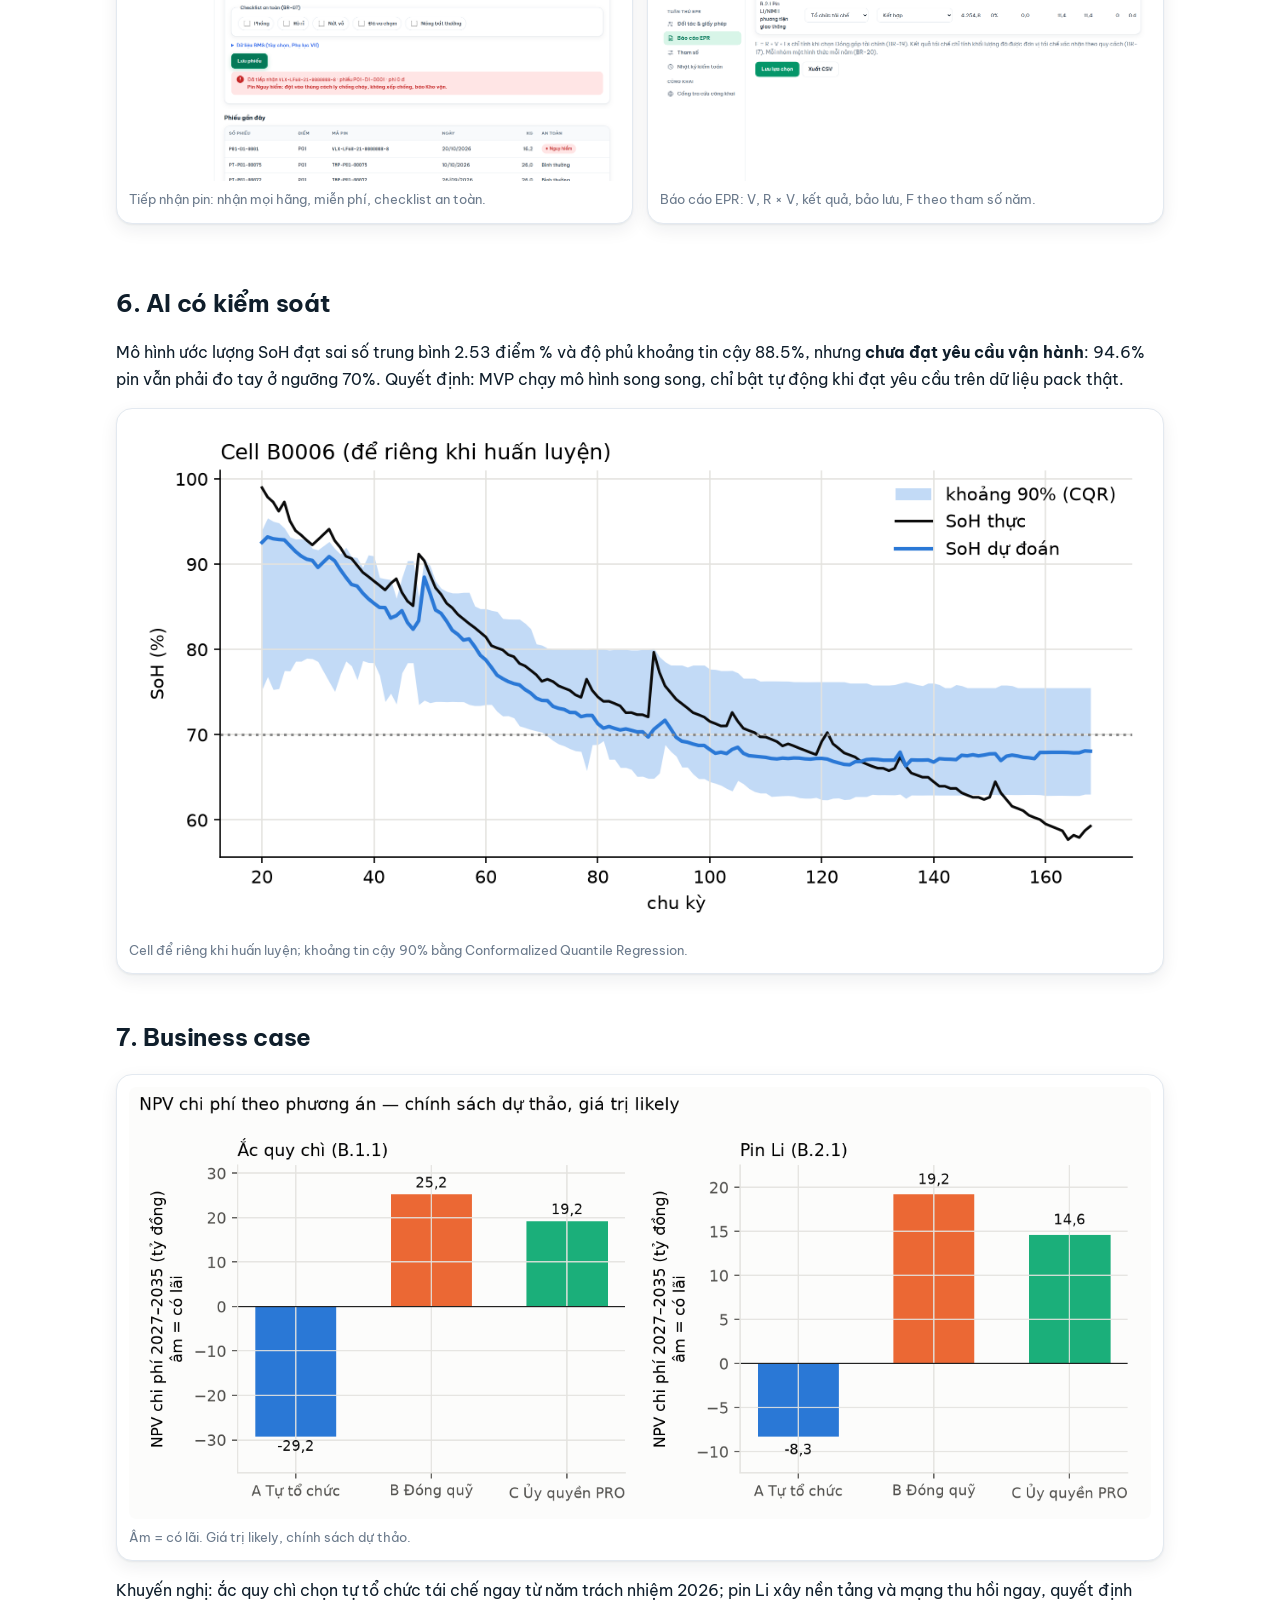
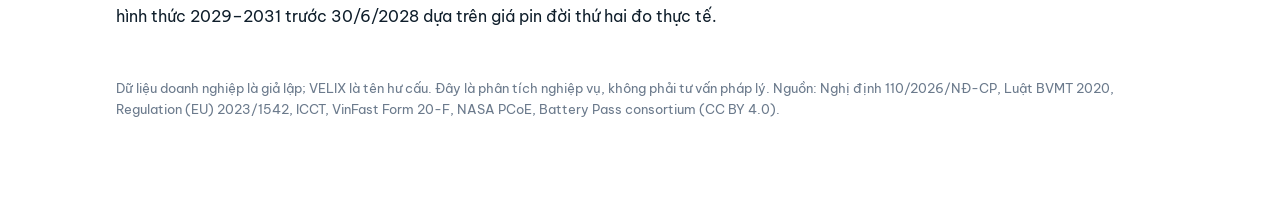
==== commit 2ab0077a: "Giao diện: nền trắng cố định, bỏ chế độ tối; đồng bộ màu prototype, dashboard, Sankey" ====
--- a/docs/index.html
+++ b/docs/index.html
@@ -1,18 +1,17 @@
 <!doctype html><html lang="vi"><head><meta charset="utf-8"><meta name="viewport" content="width=device-width,initial-scale=1">
-<title>Battery 2030 — Case study</title><link rel="stylesheet" href="https://fonts.googleapis.com/css2?family=Be+Vietnam+Pro:wght@400;600;700;800&display=swap"><style>:root{--bg:#f3f6f9;--panel:#fff;--ink:#0f1e2b;--ink2:#46566a;--muted:#6b7a8c;--line:#e3e9f0;--accent:#059669;--accent-ink:#047857;--soft:#d8f5e8;--blue:#2563eb;--blue-soft:#e0eaff;--amber:#c2680a;--amber-soft:#fff1d6;--violet:#6d4ae0;--violet-soft:#ece7ff;--shadow:0 1px 2px rgba(15,30,43,.06),0 6px 18px rgba(15,30,43,.07);color-scheme:light}
-@media (prefers-color-scheme:dark){:root:not([data-theme="light"]){--bg:#0d1520;--panel:#141f2c;--ink:#e7eef6;--ink2:#b4c1d0;--muted:#8a99ab;--line:#25344a;--accent:#34d399;--accent-ink:#6ee7b7;--soft:#123a2f;--blue:#7aa7ff;--blue-soft:#18294a;--amber:#f5b45c;--amber-soft:#3a2a12;--violet:#b4a2ff;--violet-soft:#2a2347;--shadow:none;color-scheme:dark}}
+<title>Battery 2030 — Case study</title><link rel="stylesheet" href="https://fonts.googleapis.com/css2?family=Be+Vietnam+Pro:wght@400;600;700;800&display=swap"><style>:root{--bg:#ffffff;--panel:#fff;--ink:#0f1e2b;--ink2:#46566a;--muted:#6b7a8c;--line:#e3e9f0;--accent:#059669;--accent-ink:#047857;--soft:#d8f5e8;--blue:#2563eb;--blue-soft:#e0eaff;--amber:#c2680a;--amber-soft:#fff1d6;--violet:#6d4ae0;--violet-soft:#ece7ff;--shadow:0 1px 2px rgba(15,30,43,.06),0 6px 18px rgba(15,30,43,.07);color-scheme:light}
 *{box-sizing:border-box}body{margin:0;background:var(--bg);color:var(--ink);font:16px/1.65 "Be Vietnam Pro",system-ui,"Segoe UI",Arial,sans-serif}
 .wrap{max-width:1080px;margin:0 auto;padding:24px 16px 64px}
-header.hero{padding:36px 32px 30px;border-radius:22px;color:#fff;background:radial-gradient(1200px 300px at 90% -10%,rgba(52,211,153,.55),transparent 60%),linear-gradient(120deg,#064e3b 0%,#047857 45%,#0e7490 100%);box-shadow:0 14px 40px rgba(5,150,105,.25)}
-.eyebrow{display:inline-block;font-size:12.5px;letter-spacing:.08em;text-transform:uppercase;font-weight:700;background:rgba(255,255,255,.16);border:1px solid rgba(255,255,255,.3);padding:4px 12px;border-radius:999px}
+header.hero{padding:32px 32px 30px;border-radius:22px;color:var(--ink);background:linear-gradient(120deg,#ecfdf5 0%,#f0f9ff 60%,#eef2ff 100%);border:1px solid #d1fae5}
+.eyebrow{display:inline-block;font-size:12.5px;letter-spacing:.08em;text-transform:uppercase;font-weight:700;color:var(--accent-ink);background:#fff;border:1px solid #a7f3d0;padding:4px 12px;border-radius:999px}
 h1{font-size:clamp(28px,4.6vw,44px);line-height:1.12;margin:14px 0 10px;letter-spacing:-.02em;font-weight:800;text-wrap:balance}
-header.hero p.lead{color:rgba(255,255,255,.9)}
+header.hero p.lead{color:var(--ink2)}
 h2{font-size:24px;margin:44px 0 12px;letter-spacing:-.01em;text-wrap:balance}h3{font-size:17px;margin:20px 0 6px}
 p.lead{font-size:18px;color:var(--ink2);max-width:72ch;margin:0}
 .links{display:flex;gap:10px;flex-wrap:wrap;margin:22px 0 0}
-.links a{display:inline-flex;align-items:center;gap:6px;padding:10px 18px;border-radius:12px;background:#fff;color:#065f46;text-decoration:none;font-weight:700;font-size:14.5px;box-shadow:0 4px 14px rgba(0,0,0,.15);transition:transform .12s}
-.links a:hover{transform:translateY(-1px)}.links a.ghost{background:rgba(255,255,255,.12);color:#fff;border:1px solid rgba(255,255,255,.45);box-shadow:none}
-.kpis{display:grid;grid-template-columns:repeat(auto-fit,minmax(210px,1fr));gap:14px;margin:-26px 18px 10px;position:relative}
+.links a{display:inline-flex;align-items:center;gap:6px;padding:10px 18px;border-radius:12px;background:var(--accent);color:#fff;text-decoration:none;font-weight:700;font-size:14.5px;box-shadow:0 4px 12px rgba(5,150,105,.25);transition:transform .12s}
+.links a:hover{transform:translateY(-1px)}.links a.ghost{background:#fff;color:var(--accent-ink);border:1px solid #a7f3d0;box-shadow:none}
+.kpis{display:grid;grid-template-columns:repeat(auto-fit,minmax(210px,1fr));gap:14px;margin:16px 0 10px}
 .kpi{background:var(--panel);border:1px solid var(--line);border-radius:16px;padding:16px 18px;box-shadow:var(--shadow)}
 .kpi b{display:block;font-size:28px;letter-spacing:-.02em;line-height:1.2}.kpi span{color:var(--ink2);font-size:14px}
 .kpi:nth-child(1) b{color:var(--accent)}.kpi:nth-child(2) b{color:var(--blue)}.kpi:nth-child(3) b{color:var(--amber)}.kpi:nth-child(4) b{color:var(--violet)}
@@ -22,7 +21,7 @@
 th{font-size:12px;text-transform:uppercase;letter-spacing:.04em;color:var(--muted);background:var(--bg)}tr:last-child td{border-bottom:0}
 .tw{overflow-x:auto;border:1px solid var(--line);border-radius:16px;box-shadow:var(--shadow);background:var(--panel)}
 ol.steps{padding-left:0;list-style:none;counter-reset:s;display:grid;gap:10px}ol.steps li{counter-increment:s;position:relative;background:var(--panel);border:1px solid var(--line);border-radius:14px;padding:14px 16px 14px 58px;box-shadow:var(--shadow)}
-ol.steps li::before{content:counter(s);position:absolute;left:16px;top:14px;width:28px;height:28px;border-radius:50%;display:grid;place-items:center;font-weight:800;font-size:14px;color:#fff;background:linear-gradient(135deg,#10b981,#0e7490)}
+ol.steps li::before{content:counter(s);position:absolute;left:16px;top:14px;width:28px;height:28px;border-radius:50%;display:grid;place-items:center;font-weight:800;font-size:14px;color:#fff;background:var(--accent)}
 .note{font-size:13px;color:var(--muted)}a{color:var(--blue)}footer{margin-top:48px;font-size:13px;color:var(--muted)}
 .grid2{display:grid;grid-template-columns:repeat(auto-fit,minmax(300px,1fr));gap:14px}.chart{background:var(--panel);border:1px solid var(--line);border-radius:16px;min-height:390px;box-shadow:var(--shadow);overflow:hidden}
 .kpis.flat{margin:0 0 14px}
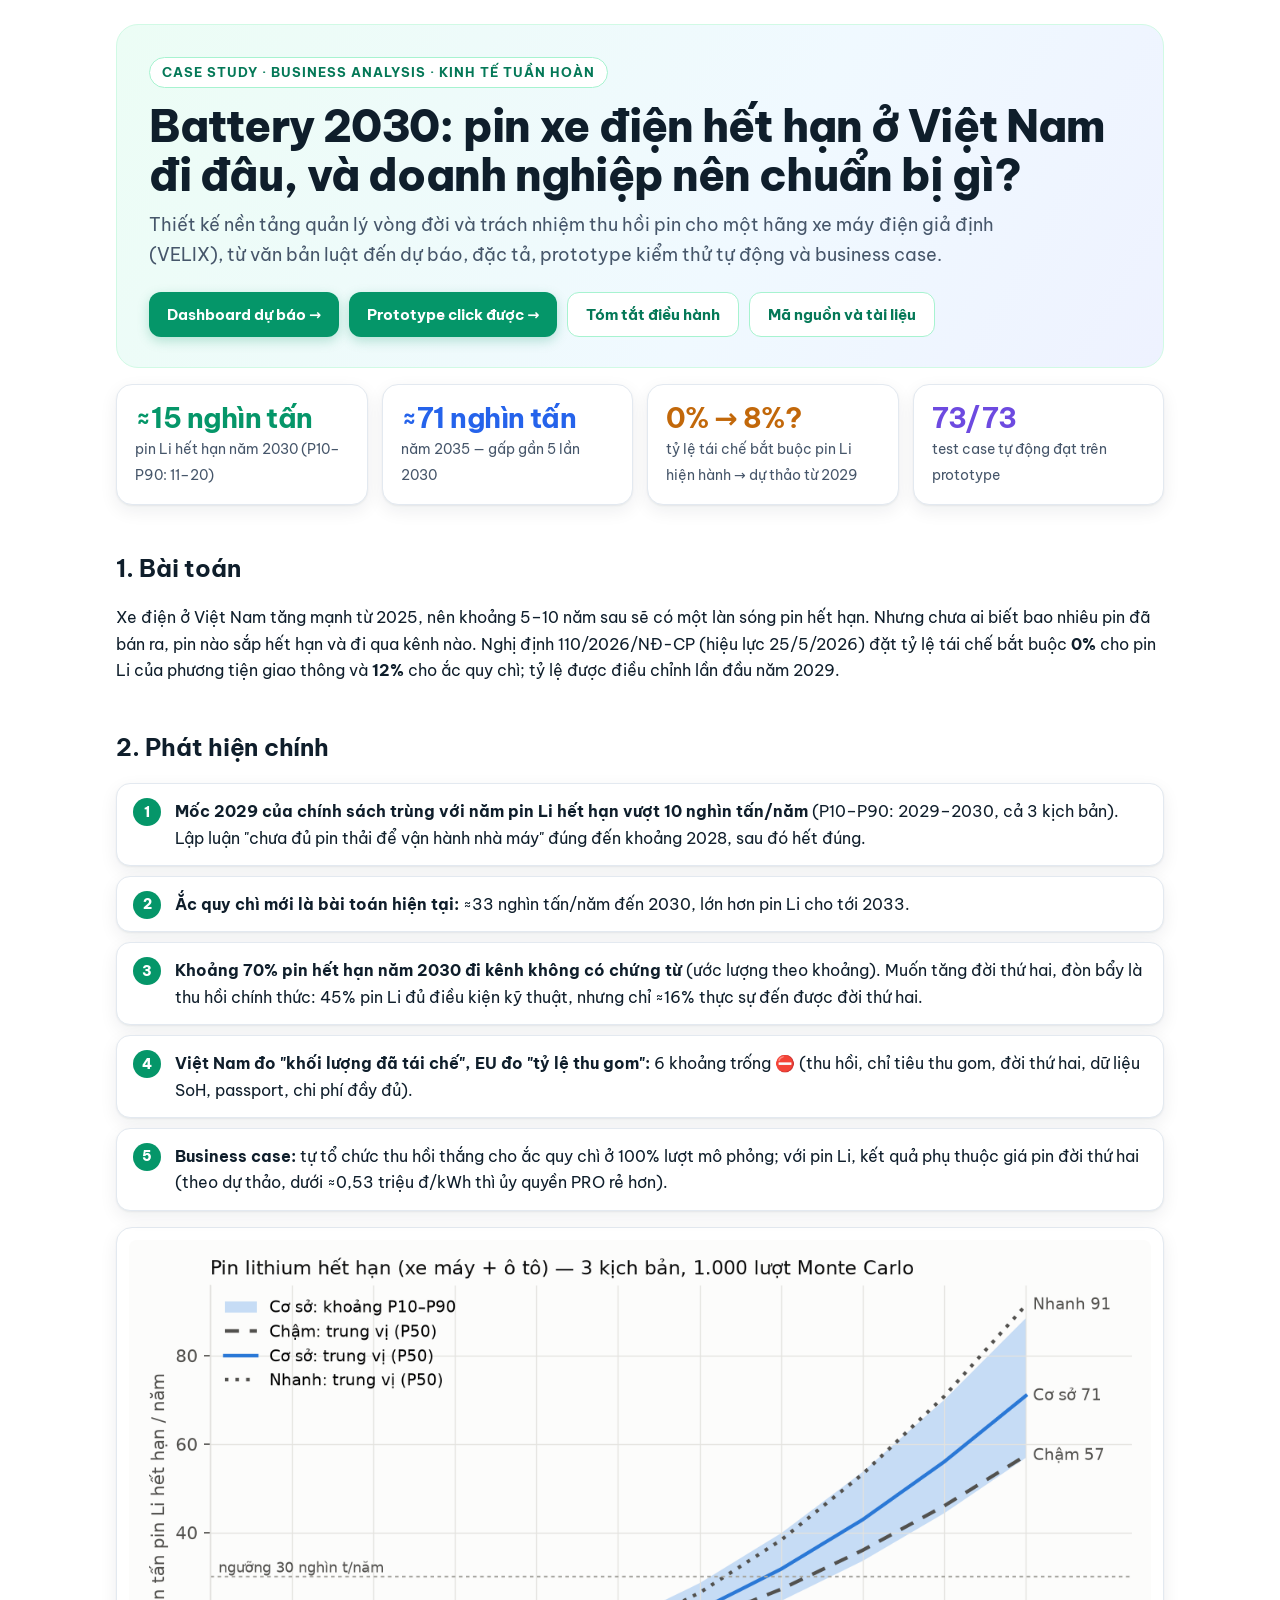
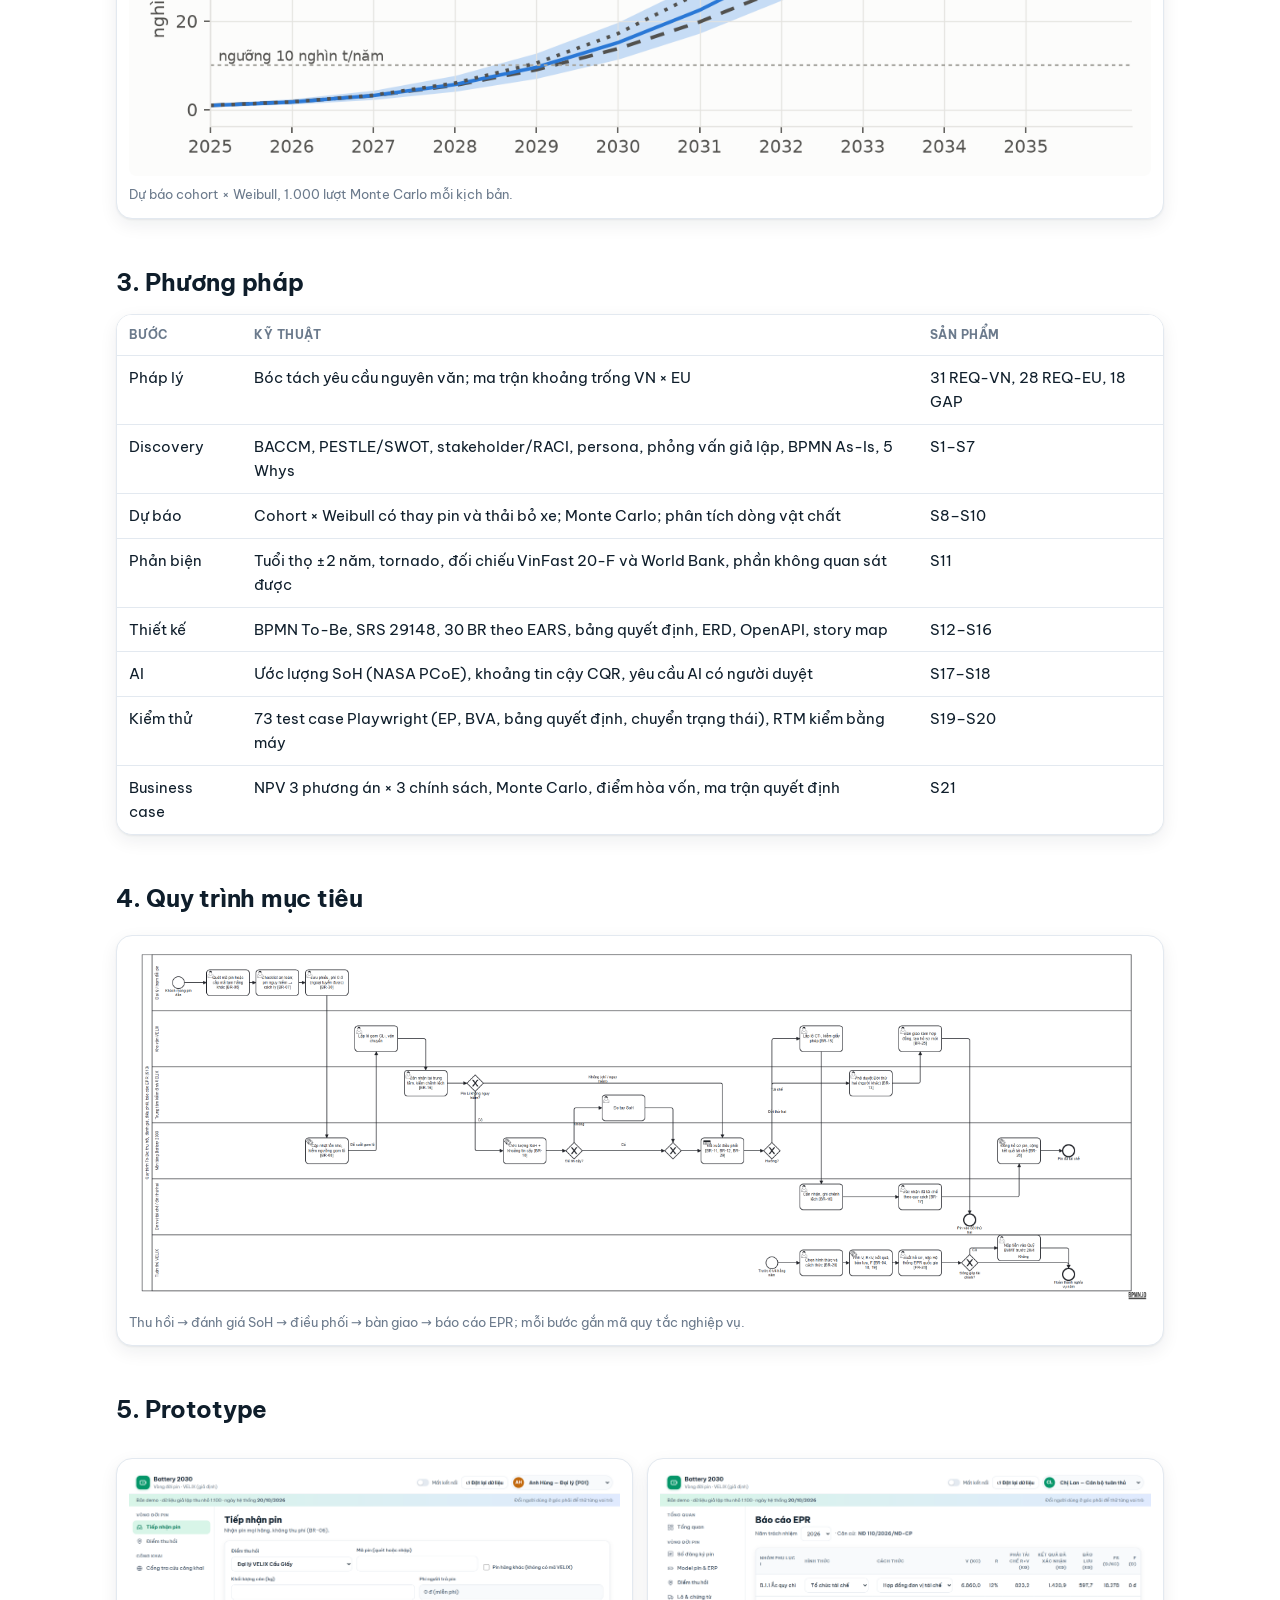
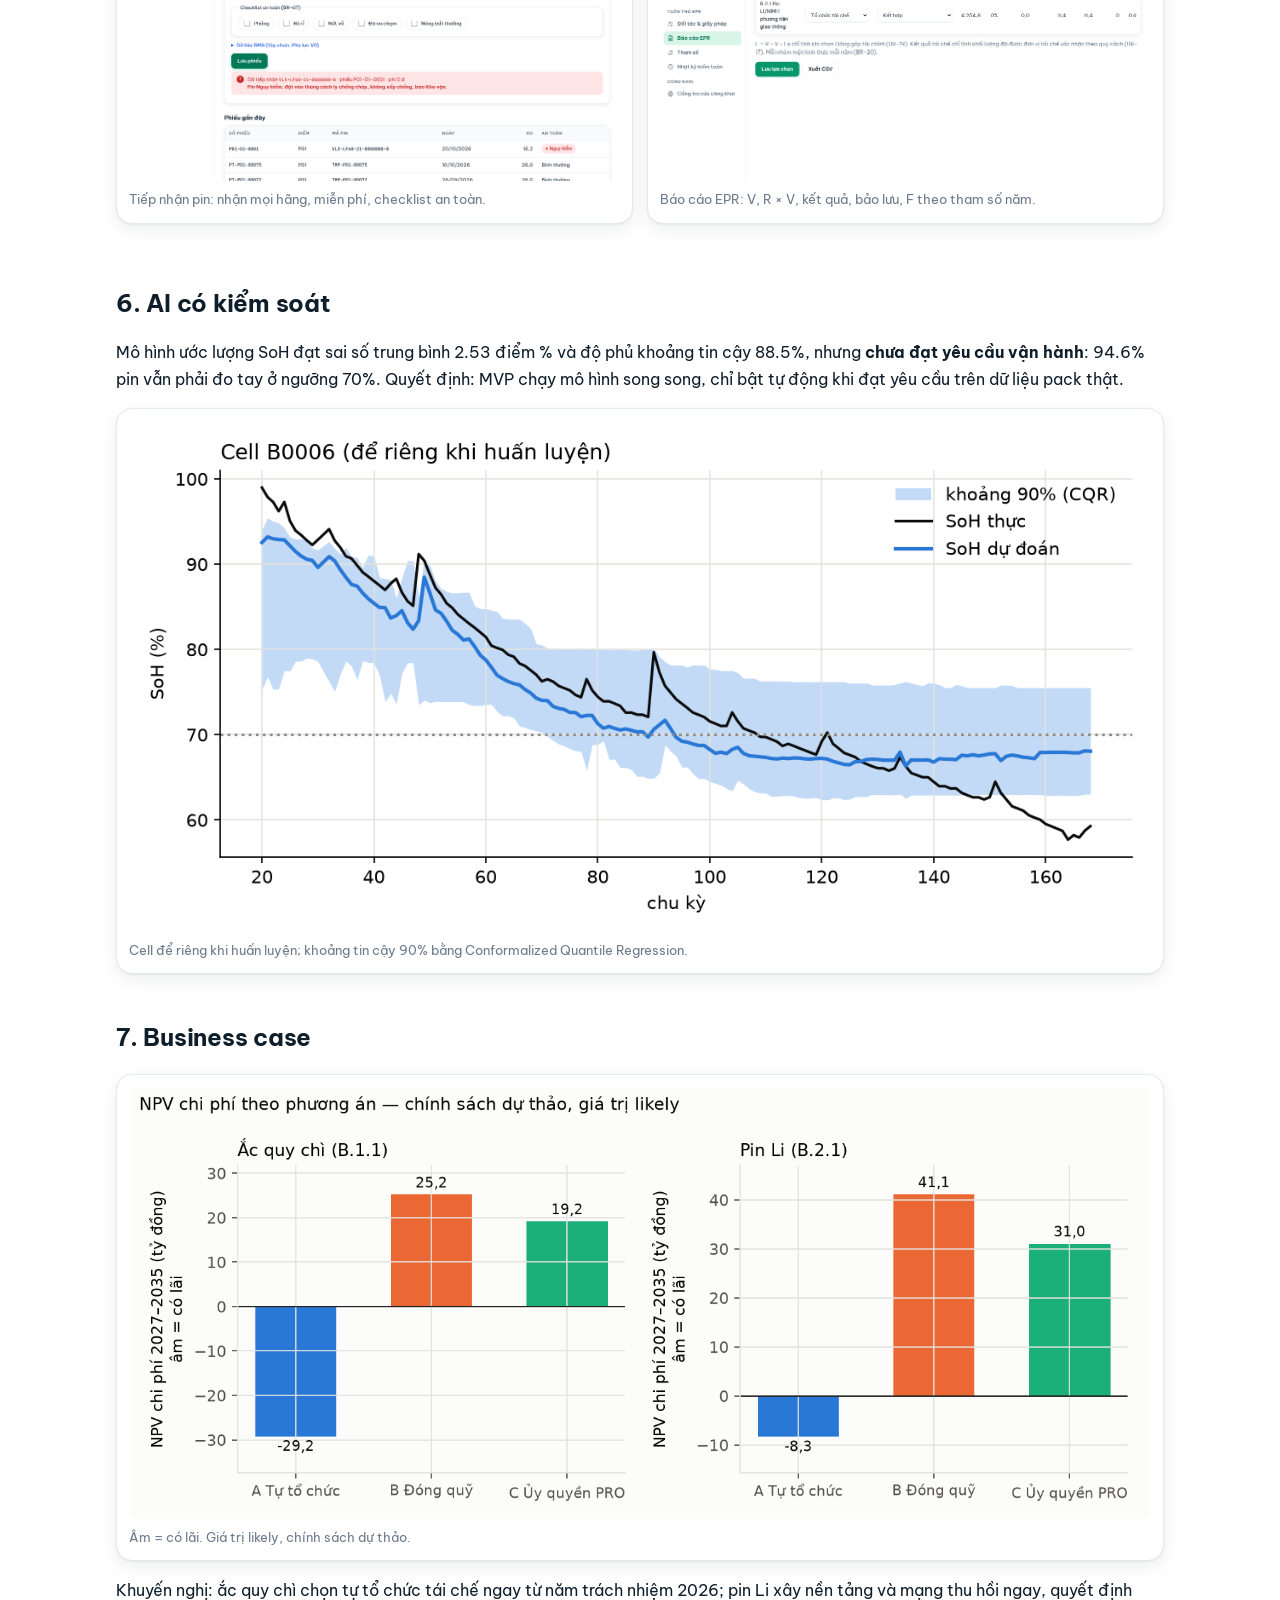
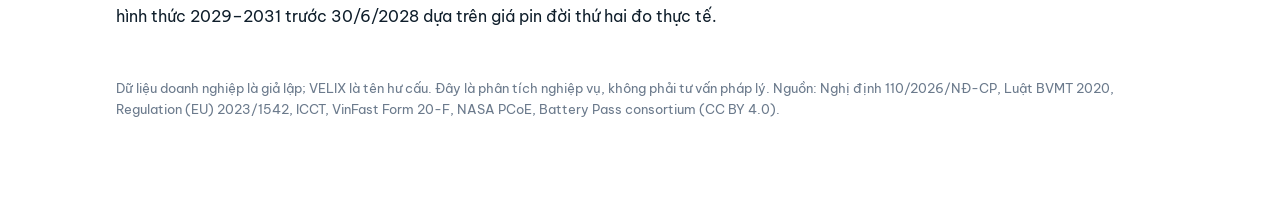
==== commit af1c28a8: "Fs theo TT 07/2025 Phụ lục IXa (chì 18.278, pin sạc 54.876 đ/kg); xác minh Chỉ thị 20/CT-TTg; chạy l" ====
--- a/docs/index.html
+++ b/docs/index.html
@@ -47,7 +47,7 @@
 <li><b>Ắc quy chì mới là bài toán hiện tại:</b> ≈33 nghìn tấn/năm đến 2030, lớn hơn pin Li cho tới 2033.</li>
 <li><b>Khoảng 70% pin hết hạn năm 2030 đi kênh không có chứng từ</b> (ước lượng theo khoảng). Muốn tăng đời thứ hai, đòn bẩy là thu hồi chính thức: 45% pin Li đủ điều kiện kỹ thuật, nhưng chỉ ≈16% thực sự đến được đời thứ hai.</li>
 <li><b>Việt Nam đo "khối lượng đã tái chế", EU đo "tỷ lệ thu gom":</b> 6 khoảng trống ⛔ (thu hồi, chỉ tiêu thu gom, đời thứ hai, dữ liệu SoH, passport, chi phí đầy đủ).</li>
-<li><b>Business case:</b> tự tổ chức thu hồi thắng cho ắc quy chì ở 100% lượt mô phỏng; với pin Li, kết quả phụ thuộc giá pin đời thứ hai (hòa vốn ≈0,67 triệu đ/kWh theo dự thảo).</li></ol>
+<li><b>Business case:</b> tự tổ chức thu hồi thắng cho ắc quy chì ở 100% lượt mô phỏng; với pin Li, kết quả phụ thuộc giá pin đời thứ hai (theo dự thảo, dưới ≈0,53 triệu đ/kWh thì ủy quyền PRO rẻ hơn).</li></ol>
 <figure><img src="img/fig-li-fan.png" alt="Dự báo pin Li hết hạn 2025–2035, ba kịch bản"><figcaption>Dự báo cohort × Weibull, 1.000 lượt Monte Carlo mỗi kịch bản.</figcaption></figure>
 
 <h2>3. Phương pháp</h2>
